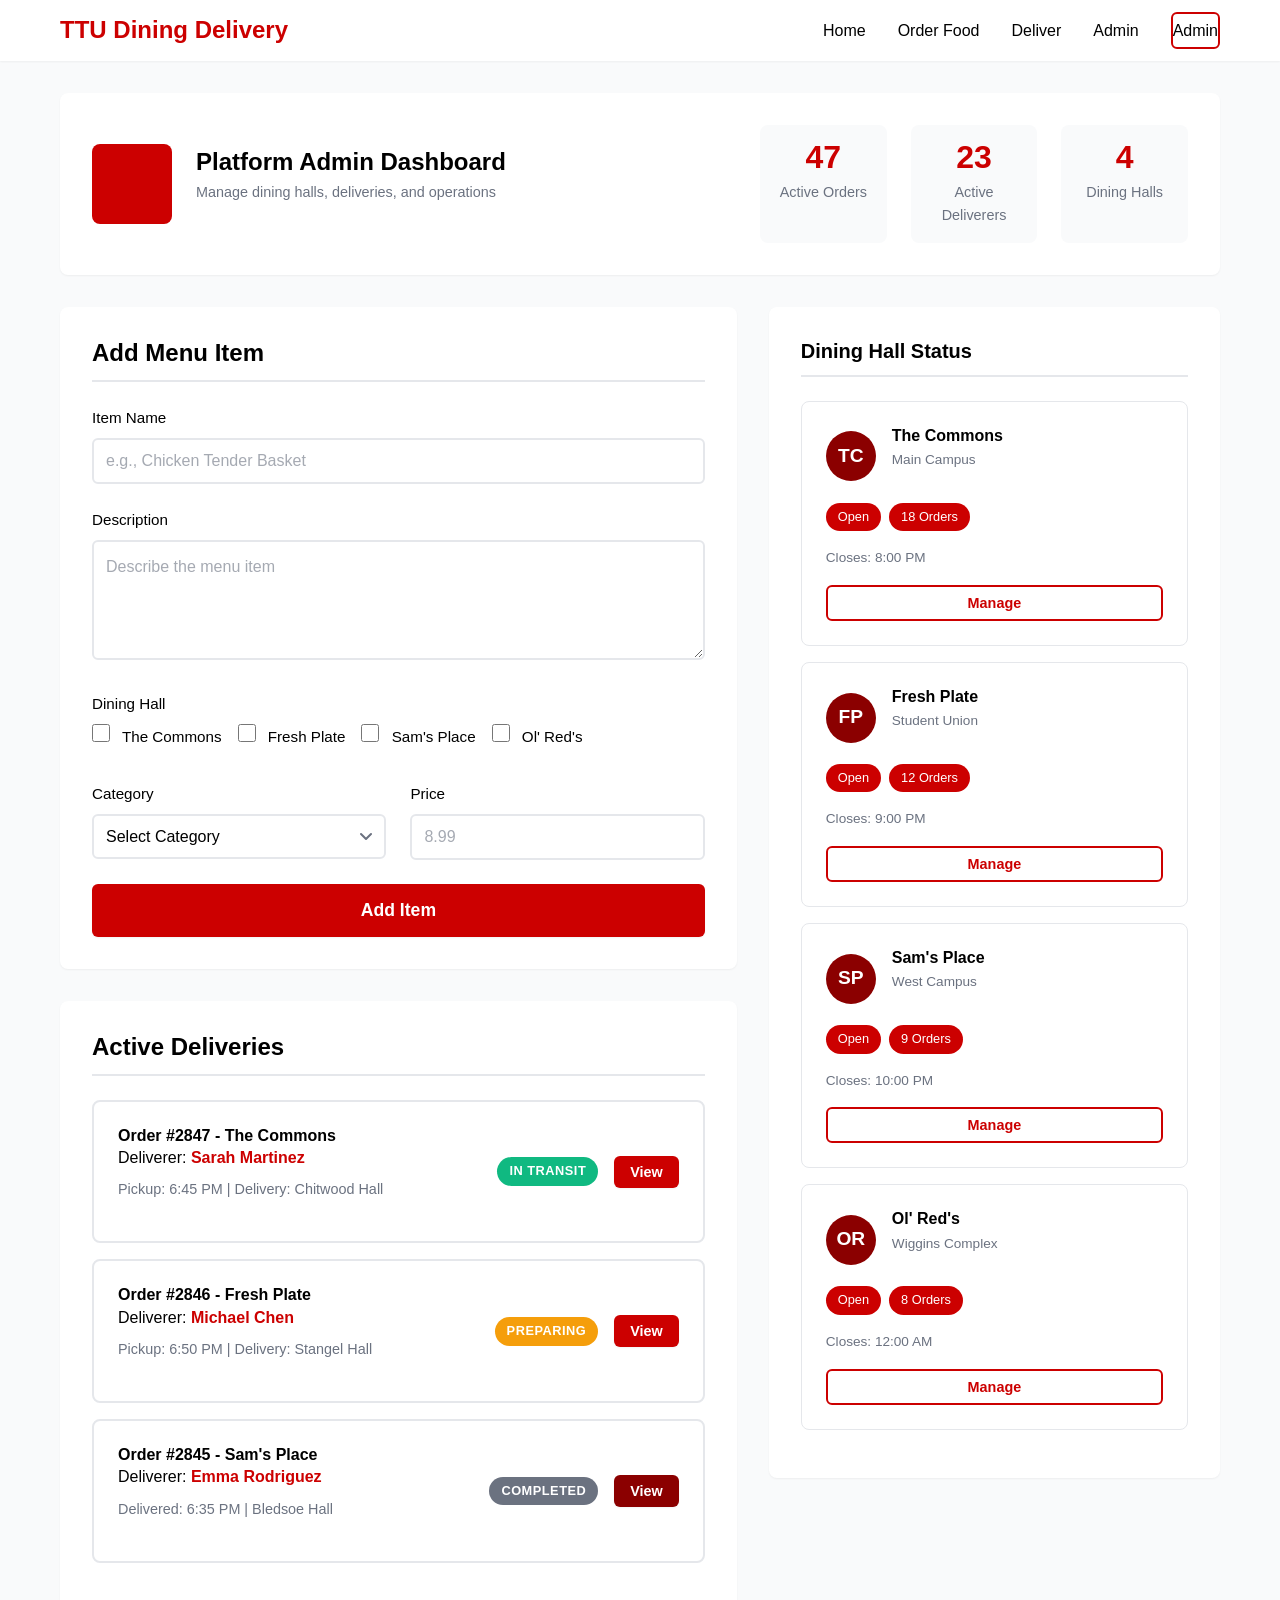
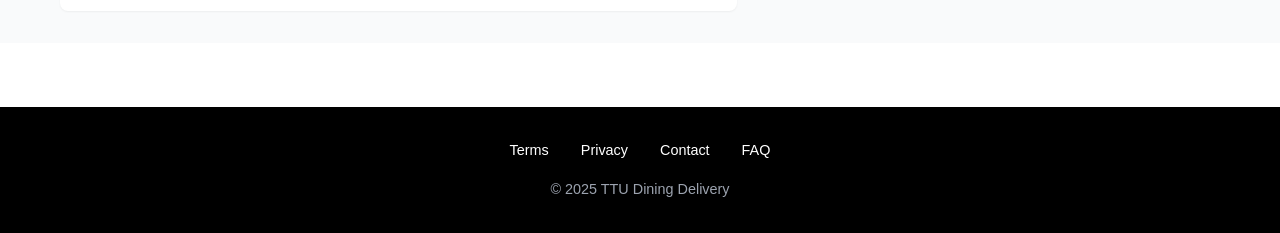
==== company-dashboard.html @ 5e94e629 "bug fix" ====
<!DOCTYPE html>
<html lang="en">
<head>
    <meta charset="UTF-8">
    <meta name="viewport" content="width=device-width, initial-scale=1.0">
    <title>Admin Dashboard - TTU Dining Delivery</title>
    <link rel="stylesheet" href="CSS/styles.css">
</head>
<body>
    <nav class="navbar">
        <div class="container">
            <div class="logo">
                <h1>TTU Dining Delivery</h1>
            </div>
            <ul class="nav-links">
                <li><a href="index.html">Home</a></li>
                <li><a href="student-dashboard.html">Order Food</a></li>
                <li><a href="projects.html">Deliver</a></li>
                <li><a href="company-dashboard.html">Admin</a></li>
                <li><a href="#profile" class="btn-login">Admin</a></li>
            </ul>
        </div>
    </nav>

    <main class="dashboard-main">
        <div class="container">
            <div class="dashboard-header">
                <div class="company-header">
                    <div class="company-info">
                        <div class="company-logo-large"></div>
                        <div>
                            <h2>Platform Admin Dashboard</h2>
                            <p class="company-tagline">Manage dining halls, deliveries, and operations</p>
                        </div>
                    </div>
                    <div class="quick-stats">
                        <div class="stat-card">
                            <span class="stat-number">47</span>
                            <span class="stat-label">Active Orders</span>
                        </div>
                        <div class="stat-card">
                            <span class="stat-number">23</span>
                            <span class="stat-label">Active Deliverers</span>
                        </div>
                        <div class="stat-card">
                            <span class="stat-number">4</span>
                            <span class="stat-label">Dining Halls</span>
                        </div>
                    </div>
                </div>
            </div>

            <div class="company-grid dashboard-grid">
                <div class="main-content">
                    <section class="post-project-section">
                        <h3>Add Menu Item</h3>
                        <form class="project-form">
                            <div class="form-group">
                                <label for="item-name">Item Name</label>
                                <input type="text" id="item-name" name="item-name" placeholder="e.g., Chicken Tender Basket" required>
                            </div>

                            <div class="form-group">
                                <label for="item-description">Description</label>
                                <textarea id="item-description" name="item-description" placeholder="Describe the menu item" required></textarea>
                            </div>

                            <div class="form-group">
                                <label>Dining Hall</label>
                                <div class="skills-checkboxes">
                                    <label class="checkbox-label">
                                        <input type="checkbox" name="dining-hall" value="commons">
                                        The Commons
                                    </label>
                                    <label class="checkbox-label">
                                        <input type="checkbox" name="dining-hall" value="fresh-plate">
                                        Fresh Plate
                                    </label>
                                    <label class="checkbox-label">
                                        <input type="checkbox" name="dining-hall" value="sams">
                                        Sam's Place
                                    </label>
                                    <label class="checkbox-label">
                                        <input type="checkbox" name="dining-hall" value="olreds">
                                        Ol' Red's
                                    </label>
                                </div>
                            </div>

                            <div class="form-row">
                                <div class="form-group">
                                    <label for="category">Category</label>
                                    <select id="category" name="category" required>
                                        <option value="">Select Category</option>
                                        <option value="entree">Entree</option>
                                        <option value="side">Side</option>
                                        <option value="drink">Drink</option>
                                        <option value="dessert">Dessert</option>
                                    </select>
                                </div>

                                <div class="form-group">
                                    <label for="price">Price</label>
                                    <input type="number" id="price" name="price" placeholder="8.99" min="0" step="0.01" required>
                                </div>
                            </div>

                            <button type="submit" class="btn btn-primary btn-large btn-full">Add Item</button>
                        </form>
                    </section>

                    <section class="posted-projects">
                        <h3>Active Deliveries</h3>

                        <div class="project-card posted">
                            <div class="project-info">
                                <h4>Order #2847 - The Commons</h4>
                                <div class="applications-count">
                                    Deliverer: <strong>Sarah Martinez</strong>
                                </div>
                                <p class="posted-date">Pickup: 6:45 PM | Delivery: Chitwood Hall</p>
                            </div>
                            <span class="project-status active">In Transit</span>
                            <button class="btn btn-primary btn-small">View</button>
                        </div>

                        <div class="project-card posted">
                            <div class="project-info">
                                <h4>Order #2846 - Fresh Plate</h4>
                                <div class="applications-count">
                                    Deliverer: <strong>Michael Chen</strong>
                                </div>
                                <p class="posted-date">Pickup: 6:50 PM | Delivery: Stangel Hall</p>
                            </div>
                            <span class="project-status pending">Preparing</span>
                            <button class="btn btn-primary btn-small">View</button>
                        </div>

                        <div class="project-card posted">
                            <div class="project-info">
                                <h4>Order #2845 - Sam's Place</h4>
                                <div class="applications-count">
                                    Deliverer: <strong>Emma Rodriguez</strong>
                                </div>
                                <p class="posted-date">Delivered: 6:35 PM | Bledsoe Hall</p>
                            </div>
                            <span class="project-status closed">Completed</span>
                            <button class="btn btn-secondary btn-small">View</button>
                        </div>
                    </section>
                </div>

                <aside class="sidebar">
                    <div class="recent-applications">
                        <h3>Dining Hall Status</h3>

                        <div class="application-card">
                            <div class="applicant-info">
                                <div class="applicant-avatar">TC</div>
                                <div>
                                    <h4>The Commons</h4>
                                    <p class="applied-to">Main Campus</p>
                                </div>
                            </div>
                            <div class="applicant-skills">
                                <span class="skill-tag">Open</span>
                                <span class="skill-tag">18 Orders</span>
                            </div>
                            <p class="application-date">Closes: 8:00 PM</p>
                            <div class="application-actions">
                                <button class="btn btn-outline btn-small btn-full">Manage</button>
                            </div>
                        </div>

                        <div class="application-card">
                            <div class="applicant-info">
                                <div class="applicant-avatar">FP</div>
                                <div>
                                    <h4>Fresh Plate</h4>
                                    <p class="applied-to">Student Union</p>
                                </div>
                            </div>
                            <div class="applicant-skills">
                                <span class="skill-tag">Open</span>
                                <span class="skill-tag">12 Orders</span>
                            </div>
                            <p class="application-date">Closes: 9:00 PM</p>
                            <div class="application-actions">
                                <button class="btn btn-outline btn-small btn-full">Manage</button>
                            </div>
                        </div>

                        <div class="application-card">
                            <div class="applicant-info">
                                <div class="applicant-avatar">SP</div>
                                <div>
                                    <h4>Sam's Place</h4>
                                    <p class="applied-to">West Campus</p>
                                </div>
                            </div>
                            <div class="applicant-skills">
                                <span class="skill-tag">Open</span>
                                <span class="skill-tag">9 Orders</span>
                            </div>
                            <p class="application-date">Closes: 10:00 PM</p>
                            <div class="application-actions">
                                <button class="btn btn-outline btn-small btn-full">Manage</button>
                            </div>
                        </div>

                        <div class="application-card">
                            <div class="applicant-info">
                                <div class="applicant-avatar">OR</div>
                                <div>
                                    <h4>Ol' Red's</h4>
                                    <p class="applied-to">Wiggins Complex</p>
                                </div>
                            </div>
                            <div class="applicant-skills">
                                <span class="skill-tag">Open</span>
                                <span class="skill-tag">8 Orders</span>
                            </div>
                            <p class="application-date">Closes: 12:00 AM</p>
                            <div class="application-actions">
                                <button class="btn btn-outline btn-small btn-full">Manage</button>
                            </div>
                        </div>
                    </div>
                </aside>
            </div>
        </div>
    </main>

    <footer class="site-footer">
        <div class="container">
            <div class="footer-links">
                <a href="#terms">Terms</a>
                <a href="#privacy">Privacy</a>
                <a href="#contact">Contact</a>
                <a href="#faq">FAQ</a>
            </div>
            <p class="copyright">&copy; 2025 TTU Dining Delivery</p>
        </div>
    </footer>
</body>
</html>
---- CSS/styles.css ----
/* ==========================================
   CONNECT PLATFORM - COMPLETE STYLESHEET
   ENGR 1340 - Project 2
   
   This stylesheet contains ALL styles for the Connect Platform website.
   It includes styles for 4 pages:
   1. Landing Page (index.html)
   2. Student Dashboard (student-dashboard.html)
   3. Company Dashboard (company-dashboard.html)
   4. Project Listings (projects.html)
   
   HOW TO USE THIS FILE:
   - Read the comments to understand what each style does
   - Look for TODO comments to see where you need to customize
   - Follow the HINT comments for syntax guidance
   - Use the EXAMPLE comments to see how properties work
   
   CSS ORGANIZATION:
   1. CSS Variables (Color Scheme)
   2. Base Styles & Reset
   3. Layout Utilities
   4. Navigation Bar
   5. Buttons
   6. Landing Page Styles
   7. Dashboard Common Styles
   8. Student Dashboard Specific
   9. Company Dashboard Specific
   10. Project Listings Specific
   11. Responsive Design (Media Queries)
   12. Accessibility Enhancements
   13. Print Styles
   ========================================== */

/* ==========================================
   1. CSS VARIABLES (COLOR SCHEME)
   ========================================== 
   
   WHAT ARE CSS VARIABLES?
   CSS Variables (also called Custom Properties) let you store values
   that you can reuse throughout your stylesheet. Instead of typing
   the same color code multiple times, you define it once and reference it.
   
   WHY USE THEM?
   - Easy to maintain (change color in one place, updates everywhere)
   - Consistent design (same colors used throughout)
   - Professional practice (industry standard)
   
   HOW TO USE:
   Define: --variable-name: value;
   Use: property: var(--variable-name);
   
   EXAMPLE:
   Define: --primary-color: #2563eb;
   Use: background-color: var(--primary-color);
*/

:root {
    /* PRIMARY COLORS - Main brand colors used throughout the site */
    --primary-color: #CC0000;      /* Blue - Used for main actions, links, emphasis */
    --secondary-color: #8B0000;    /* Purple - Used for secondary actions, accents */
    
    /* TEXT COLORS - For readability and hierarchy */
    --text-dark: #000000;          /* Dark gray - Main body text, headings */
    --text-light: #6b7280;         /* Medium gray - Secondary text, descriptions */
    
    /* BACKGROUND COLORS - For page sections and containers */
    --background: #ffffff;         /* White - Main page background */
    --background-alt: #f9fafb;     /* Light gray - Alternate sections, cards */
    
    /* BORDER AND DIVIDER COLORS */
    --border-color: #e5e7eb;       /* Light gray - Borders, dividers, outlines */
    
    /* STATUS COLORS - For feedback and states */
    --success-color: #10b981;      /* Green - Success messages, completed items */
    --error-color: #ef4444;        /* Red - Error messages, warnings */
    --warning-color: #f59e0b;      /* Orange - Warning states */
    --info-color: #3b82f6;         /* Blue - Information messages */
    
    /* SHADOW VALUES - For depth and elevation */
    --shadow-sm: 0 1px 2px rgba(0,0,0,0.05);
    --shadow-md: 0 4px 6px rgba(0,0,0,0.1);
    --shadow-lg: 0 10px 15px rgba(0,0,0,0.1);
    
    /* SPACING VALUES - For consistent spacing */
    --spacing-xs: 0.25rem;  /* 4px */
    --spacing-sm: 0.5rem;   /* 8px */
    --spacing-md: 1rem;     /* 16px */
    --spacing-lg: 1.5rem;   /* 24px */
    --spacing-xl: 2rem;     /* 32px */
    
    /* BORDER RADIUS - For rounded corners */
    --radius-sm: 4px;
    --radius-md: 6px;
    --radius-lg: 8px;
    --radius-full: 9999px;  /* Perfect circle */
    
    /* TRANSITION SPEED - For smooth animations */
    --transition-fast: 0.2s;
    --transition-normal: 0.3s;
    --transition-slow: 0.5s;
}

/* TODO: Customize Your Color Scheme
   Replace the color values above to match your team's Figma design.
   
   HINT: Use a color picker tool to get exact hex codes from your Figma prototype
   
   TIPS:
   - Keep contrast high for accessibility (text should be readable)
   - Use your primary color for important actions (buttons, links)
   - Use secondary color sparingly for accents
   - Test your colors on different screens
   
   EXAMPLE: If your design uses orange as the primary color:
   --primary-color: #f97316;
*/

/* ==========================================
   2. BASE STYLES & RESET
   ========================================== 
   
   WHAT IS A CSS RESET?
   Different browsers have different default styles for HTML elements.
   A CSS reset removes these inconsistencies so your site looks the
   same across all browsers.
   
   WHY DO WE NEED IT?
   Without a reset:
   - Margins and padding vary between browsers
   - Fonts sizes differ
   - Elements look inconsistent
   
   This section "resets" all elements to a consistent starting point.
*/

/* UNIVERSAL SELECTOR (*)
   Applies to EVERY element on the page
   The box-sizing property controls how width/height are calculated
   - border-box: width includes padding and border (easier to work with)
   - content-box: width is just the content (default, harder to calculate)
*/
* {
    margin: 0;              /* Remove default margins from all elements */
    padding: 0;             /* Remove default padding from all elements */
    box-sizing: border-box; /* Include padding and border in element's total width/height */
}

/* BODY ELEMENT
   The body is the main container for all visible content
   These styles affect the entire page
*/
body {
    /* FONT FAMILY
       The browser tries each font in order until it finds one installed
       This is called a "font stack" */
    font-family: -apple-system, BlinkMacSystemFont, 'Segoe UI', Roboto, 'Helvetica Neue', Arial, sans-serif;
    /* Explanation: 
       -apple-system = Apple's system font (Mac/iOS)
       BlinkMacSystemFont = Chrome on Mac
       'Segoe UI' = Windows system font
       Roboto = Android system font
       Fallbacks: Helvetica Neue, Arial, generic sans-serif
    */
    
    font-size: 16px;        /* Base font size (1rem = 16px) */
    line-height: 1.6;       /* Space between lines (1.6 = 160% of font size) */
    color: var(--text-dark);           /* Default text color */
    background-color: var(--background); /* Default page background */
    
    /* PREVENT HORIZONTAL SCROLL
       Sometimes content can cause horizontal scrolling, this prevents it */
    overflow-x: hidden;
}

/* HEADING ELEMENTS
   Ensure headings have consistent styling */
h1, h2, h3, h4, h5, h6 {
    line-height: 1.2;       /* Tighter line height for headings (looks better) */
    font-weight: 700;       /* Bold weight (700 = bold, 400 = normal) */
    color: var(--text-dark);
}

/* PARAGRAPH ELEMENTS */
p {
    margin-bottom: 1rem;    /* Space after paragraphs */
}

/* IMAGE ELEMENTS
   Make all images responsive by default */
img {
    max-width: 100%;        /* Image will never be wider than its container */
    height: auto;           /* Height scales proportionally with width */
    display: block;         /* Remove extra space below images (default is inline) */
}

/* LIST ELEMENTS
   Remove default bullet points and numbering */
ul, ol {
    list-style: none;       /* Remove bullets/numbers */
}

/* LINK ELEMENTS
   Remove default link styling */
a {
    text-decoration: none;  /* Remove underline */
    color: inherit;         /* Use the same color as parent element */
    transition: color var(--transition-normal) ease; /* Smooth color change on hover */
}

/* BUTTON ELEMENTS
   Inherit font from parent (buttons have different default fonts) */
button {
    font-family: inherit;   /* Use same font as body */
    cursor: pointer;        /* Show pointer cursor on hover */
}

/* TODO: Adjust Base Font Size
   If your design requires larger or smaller text, change the font-size
   on the body element. This will affect all rem units throughout the site.
   
   HINT: 1rem = whatever you set body font-size to
   EXAMPLE: If you set body font-size: 18px, then 2rem = 36px
*/

/* ==========================================
   3. LAYOUT UTILITIES
   ========================================== 
   
   WHAT ARE UTILITY CLASSES?
   Utility classes are reusable styles that you can apply to any element.
   Instead of writing the same CSS multiple times, create a utility class.
   
   EXAMPLE:
   Instead of: div { max-width: 1200px; margin: 0 auto; }
   Use: <div class="container">
*/

/* CONTAINER CLASS
   Centers content and constrains maximum width
   Used on every page to keep content from stretching too wide on large screens
*/
.container {
    max-width: 1200px;      /* Content never wider than 1200px */
    margin: 0 auto;         /* Center horizontally (0 top/bottom, auto left/right) */
    padding: 0 20px;        /* Space on left/right (20px) to prevent touching edges */
    width: 100%;            /* Take full width up to max-width */
}

/* TODO: Add More Utility Classes
   Common utility classes you might need:
   
   HINT: Text alignment utilities
   .text-center { text-align: center; }
   .text-left { text-align: left; }
   .text-right { text-align: right; }
   
   HINT: Display utilities
   .hide { display: none; }
   .show { display: block; }
   
   HINT: Margin utilities
   .mt-1 { margin-top: 1rem; }
   .mb-1 { margin-bottom: 1rem; }
   
   HINT: Flex utilities
   .flex { display: flex; }
   .flex-center { display: flex; justify-content: center; align-items: center; }
*/

/* SECTION SPACING
   Standard spacing for page sections */
.section {
    padding: 4rem 0;        /* 4rem top and bottom, 0 left and right */
}

/* ==========================================
   4. NAVIGATION BAR
   ========================================== 
   
   WHAT IS A NAVIGATION BAR?
   The navigation bar (navbar) appears at the top of every page.
   It helps users navigate between different pages of your site.
   
   KEY FEATURES:
   - Sticky positioning (stays at top when scrolling)
   - Horizontal layout (logo on left, links on right)
   - Responsive (collapses on mobile)
*/

.navbar {
    /* BACKGROUND AND SHADOW
       Background color and subtle shadow for depth */
    background-color: var(--background);
    box-shadow: var(--shadow-sm);
    
    /* PADDING
       Vertical spacing inside the navbar */
    padding: 1rem 0;
    
    /* Z-INDEX
       Controls stacking order (higher number = on top)
       Navbar needs high z-index to stay above other content */
    z-index: 1000;          /* Very high number to stay on top */
    
    /* STICKY POSITIONING
       TODO: Make navbar stick to top when scrolling
       HINT: Add these properties:
       position: sticky;
       top: 0;
       
       EXPLANATION:
       - position: sticky = Element scrolls normally until it hits the "top" value
       - top: 0 = When navbar reaches 0px from top of viewport, it sticks
       
       EXAMPLE: Try scrolling the page - navbar should stay at top
    */
    position: sticky;
    top: 0;
}

/* NAVBAR CONTAINER
   Layout for navbar content (logo and links) */
.navbar .container {
    /* FLEXBOX LAYOUT
       Display items in a row (horizontal) */
    display: flex;
    
    /* JUSTIFY-CONTENT: space-between
       Pushes items to opposite ends (logo left, links right) */
    justify-content: space-between;
    
    /* ALIGN-ITEMS: center
       Vertically centers items */
    align-items: center;
}

/* LOGO SECTION */
.logo h1 {
    font-size: 1.5rem;      /* 24px (16px * 1.5) */
    color: var(--primary-color);
    font-weight: 700;       /* Bold */
    margin: 0;              /* Remove default margin */
}

/* Make logo link not inherit color from parent */
.logo a {
    color: var(--primary-color);
}

.logo a:hover {
    /* TODO: Add hover effect to logo
       HINT: You could change opacity or add a subtle color change
       EXAMPLE: opacity: 0.8; */
}

/* NAVIGATION LINKS CONTAINER
   Contains all navigation links */
.nav-links {
    /* FLEXBOX for horizontal layout */
    display: flex;
    gap: 2rem;              /* Space between each link (2rem = 32px) */
    align-items: center;    /* Vertically center links */
    margin: 0;
    padding: 0;
}

/* INDIVIDUAL NAVIGATION LINKS */
.nav-links a {
    color: var(--text-dark);
    font-weight: 500;       /* Medium weight (between normal 400 and bold 700) */
    font-size: 1rem;
    
    /* TRANSITION
       Smooth color change when hovering */
    transition: color var(--transition-normal) ease;
    
    /* PADDING
       Makes clickable area larger (easier to click) */
    padding: 0.5rem 0;
}

/* LINK HOVER STATE
   What happens when you move mouse over a link */
.nav-links a:hover {
    color: var(--primary-color);
    
    /* TODO: Add more hover effects
       HINT: You could add an underline or background
       EXAMPLE: 
       border-bottom: 2px solid var(--primary-color);
       padding-bottom: 0.3rem;
    */
}

/* LINK FOCUS STATE (ACCESSIBILITY)
   When user navigates with keyboard (Tab key) */
.nav-links a:focus {
    /* OUTLINE
       Visible border that shows which element has focus
       Important for keyboard navigation accessibility */
    outline: 2px solid var(--primary-color);
    outline-offset: 4px;    /* Space between element and outline */
    border-radius: var(--radius-sm);
}

/* ACTIVE PAGE INDICATOR
   Shows which page the user is currently on
   Added by JavaScript in utils.js */
.nav-links a[aria-current="page"] {
    color: var(--primary-color);
    border-bottom: 2px solid var(--primary-color);
    padding-bottom: 0.3rem;
}

/* LOGIN BUTTON IN NAVBAR
   Special styling for login/profile button */
.btn-login {
    padding: 0.5rem 1rem;
    border: 2px solid var(--primary-color);
    border-radius: var(--radius-md);
    color: var(--primary-color);
    transition: all var(--transition-normal) ease;
}

.btn-login:hover {
    background-color: var(--primary-color);
    color: white;
}

/* TODO: Create Mobile Menu Toggle
   For mobile devices, you'll want a hamburger menu
   
   HINT: Add this HTML: <button id="mobile-menu-toggle" class="mobile-menu-btn">☰</button>
   
   Then add these styles:
   .mobile-menu-btn {
       display: none;
       background: none;
       border: none;
       font-size: 1.5rem;
       cursor: pointer;
   }
   
   @media (max-width: 768px) {
       .mobile-menu-btn { display: block; }
       .nav-links { display: none; }
       .nav-links.mobile-active { display: flex; flex-direction: column; }
   }
*/

/* ==========================================
   5. BUTTONS
   ========================================== 
   
   WHAT ARE BUTTON STYLES?
   Buttons are one of the most important interactive elements.
   They need to be:
   - Easy to see (good contrast)
   - Easy to click (large enough)
   - Clear about their purpose (hover effects)
   
   BUTTON TYPES IN THIS PROJECT:
   - .btn = Base button style (required for all buttons)
   - .btn-primary = Main action button (submit, create, etc.)
   - .btn-secondary = Alternative action
   - .btn-success = Positive action (accept, confirm)
   - .btn-danger = Destructive action (delete, reject)
   - .btn-small = Smaller button for tight spaces
   - .btn-large = Larger button for emphasis
*/

/* BASE BUTTON STYLE
   ALL buttons should have this class plus a modifier (.btn-primary, etc.) */
.btn {
    /* DISPLAY
       inline-block allows width/height but keeps inline flow */
    display: inline-block;
    
    /* PADDING
       Space inside button (makes it bigger and easier to click) */
    padding: 0.75rem 1.5rem;  /* 12px top/bottom, 24px left/right */
    
    /* BORDERS */
    border: none;               /* Remove default button border */
    border-radius: var(--radius-md); /* Rounded corners (6px) */
    
    /* TEXT */
    font-weight: 600;           /* Semi-bold text */
    font-size: 1rem;            /* Same as body text */
    text-align: center;         /* Center text inside button */
    
    /* CURSOR
       Shows hand pointer on hover (indicates it's clickable) */
    cursor: pointer;
    
    /* TRANSITION
       Smooth animation when properties change */
    transition: all var(--transition-normal) ease;
    
    /* MISC */
    text-decoration: none;      /* Remove underline if button is a link */
    white-space: nowrap;        /* Prevent text from wrapping to new line */
}

/* REMOVE FOCUS OUTLINE (will add custom one)
   Remove the default dotted outline */
.btn:focus {
    outline: none;
}

/* PRIMARY BUTTON (Main actions) */
.btn-primary {
    background-color: var(--primary-color);
    color: white;
    box-shadow: var(--shadow-sm);
}

/* PRIMARY BUTTON HOVER STATE */
.btn-primary:hover {
    /* Darken the background slightly */
    background-color: #1d4ed8;  /* Darker blue */
    
    /* TRANSFORM: translateY(-2px)
       Moves button up 2px, creates "lift" effect */
    transform: translateY(-2px);
    
    /* Larger shadow makes it look elevated */
    box-shadow: var(--shadow-md);
}

/* PRIMARY BUTTON ACTIVE STATE (when clicked) */
.btn-primary:active {
    /* Move back down when clicked */
    transform: translateY(0);
    box-shadow: var(--shadow-sm);
}

/* SECONDARY BUTTON (Alternative actions) */
.btn-secondary {
    background-color: var(--secondary-color);
    color: white;
    box-shadow: var(--shadow-sm);
}

.btn-secondary:hover {
    background-color: #6d28d9;  /* Darker purple */
    transform: translateY(-2px);
    box-shadow: var(--shadow-md);
}

.btn-secondary:active {
    transform: translateY(0);
}

/* SUCCESS BUTTON (Positive actions like "Accept") */
.btn-success {
    background-color: var(--success-color);
    color: white;
    box-shadow: var(--shadow-sm);
}

.btn-success:hover {
    background-color: #059669;  /* Darker green */
    transform: translateY(-2px);
    box-shadow: var(--shadow-md);
}

/* DANGER BUTTON (Destructive actions like "Delete", "Reject") */
.btn-danger {
    background-color: var(--error-color);
    color: white;
    box-shadow: var(--shadow-sm);
}

.btn-danger:hover {
    background-color: #dc2626;  /* Darker red */
    transform: translateY(-2px);
    box-shadow: var(--shadow-md);
}

/* OUTLINE BUTTON (Less emphasis, borders only) */
.btn-outline {
    background-color: transparent;
    border: 2px solid var(--primary-color);
    color: var(--primary-color);
}

.btn-outline:hover {
    background-color: var(--primary-color);
    color: white;
}

/* SMALL BUTTON (For tight spaces) */
.btn-small {
    padding: 0.5rem 1rem;      /* Smaller padding */
    font-size: 0.9rem;         /* Smaller text */
}

/* LARGE BUTTON (For emphasis) */
.btn-large {
    padding: 1rem 2rem;        /* Larger padding */
    font-size: 1.1rem;         /* Larger text */
    font-weight: 700;          /* Bolder text */
}

/* FULL WIDTH BUTTON (Takes full width of container) */
.btn-full {
    width: 100%;
    display: block;
}

/* DISABLED BUTTON STATE (Not clickable) */
.btn:disabled,
.btn.disabled {
    opacity: 0.5;              /* Faded appearance */
    cursor: not-allowed;       /* Shows "not allowed" cursor */
    pointer-events: none;      /* Prevents clicking */
}

/* BUTTON FOCUS STATE (ACCESSIBILITY)
   Custom focus outline for keyboard navigation */
.btn:focus-visible {
    outline: 3px solid var(--primary-color);
    outline-offset: 2px;
}

/* TODO: Create Custom Button Variants
   You can create more button styles based on your design needs
   
   HINT: Copy the .btn-primary pattern and change colors
   
   EXAMPLE: Info button (for informational actions)
   .btn-info {
       background-color: var(--info-color);
       color: white;
   }
   .btn-info:hover {
       background-color: #2563eb;
   }
*/

/* BUTTON LINK (Looks like link, acts like button) */
.btn-link {
    background: none;
    border: none;
    color: var(--primary-color);
    text-decoration: underline;
    padding: 0;
    cursor: pointer;
}

.btn-link:hover {
    color: var(--secondary-color);
}

/* ==========================================
   6. LANDING PAGE STYLES (index.html)
   ========================================== 
   
   LANDING PAGE SECTIONS:
   1. Hero Section - Eye-catching introduction
   2. Value Propositions - Benefits for students and companies
   3. How It Works - Step-by-step process
   4. Footer - Links and copyright
*/

/* ==========================================
   HERO SECTION
   ========================================== 
   
   WHAT IS A HERO SECTION?
   The hero section is the first thing visitors see.
   It should:
   - Grab attention immediately
   - Communicate your value proposition
   - Include a clear call-to-action (CTA)
   
   DESIGN TIPS:
   - Use contrasting colors
   - Keep text concise and clear
   - Make CTA buttons prominent
*/

.hero {
    /* BACKGROUND
       Uses a gradient from primary to secondary color */
    background: linear-gradient(135deg, var(--primary-color) 0%, var(--secondary-color) 100%);
    /* EXPLANATION:
       - linear-gradient = smooth color transition
       - 135deg = angle of gradient (diagonal from top-left to bottom-right)
       - 0% to 100% = start and end points
    */
    
    /* TEXT COLOR */
    color: white;
    
    /* PADDING
       Large padding to create spacious feel */
    padding: 6rem 0;        /* 96px top/bottom, 0 left/right */
    
    /* TEXT ALIGNMENT */
    text-align: center;
    
    /* TODO: Add Background Image Instead of Gradient
       HINT: You can use a background image instead of gradient
       EXAMPLE:
       background-image: url('../images/hero-bg.jpg');
       background-size: cover;
       background-position: center;
       
       NOTE: Make sure to keep text readable by:
       - Using semi-transparent overlay
       - Choosing appropriate image
       - Adding text shadow if needed
    */
}

/* HERO HEADLINE */
.hero h2 {
    font-size: 2.5rem;      /* 40px */
    margin-bottom: 1rem;
    font-weight: 700;
    color: white;           /* Override default heading color */
    
    /* TEXT SHADOW
       Subtle shadow makes text easier to read on gradient background */
    text-shadow: 0 2px 4px rgba(0,0,0,0.1);
}

/* HERO DESCRIPTION */
.hero-description {
    font-size: 1.25rem;     /* 20px - Larger than body text */
    margin-bottom: 2rem;
    line-height: 1.6;
    
    /* MAX-WIDTH
       Constrains width for better readability */
    max-width: 600px;
    
    /* CENTERING
       Horizontal centering with auto margins */
    margin-left: auto;
    margin-right: auto;
    
    /* OPACITY
       Slightly transparent for visual hierarchy */
    opacity: 0.95;
}

/* CALL-TO-ACTION BUTTONS CONTAINER */
.cta-buttons {
    /* FLEXBOX
       Arranges buttons horizontally */
    display: flex;
    gap: 1rem;              /* Space between buttons */
    justify-content: center; /* Center buttons horizontally */
    flex-wrap: wrap;        /* Wrap to new line if not enough space */
    
    /* MARGIN */
    margin-top: 2rem;
}

/* TODO: Enhance Hero Section
   Ideas to make hero section more engaging:
   
   1. Add Animation:
   .hero h2 {
       animation: fadeInUp 1s ease;
   }
   
   2. Add Background Pattern:
   .hero::before {
       content: '';
       position: absolute;
       top: 0;
       left: 0;
       right: 0;
       bottom: 0;
       background: url('pattern.svg');
       opacity: 0.1;
   }
   
   3. Add Scroll Indicator:
   .scroll-indicator {
       position: absolute;
       bottom: 2rem;
       left: 50%;
       transform: translateX(-50%);
       animation: bounce 2s infinite;
   }
*/

/* ==========================================
   VALUE PROPOSITIONS SECTION
   ========================================== 
   
   WHAT IS THIS SECTION?
   Shows benefits for both target audiences (students and companies)
   Uses a two-column layout to compare side-by-side
*/

.value-propositions {
    padding: 4rem 0;
    background-color: var(--background-alt);
}

/* SECTION HEADING */
.value-propositions h2 {
    text-align: center;
    font-size: 2rem;        /* 32px */
    margin-bottom: 3rem;
    color: var(--text-dark);
}

/* TWO-COLUMN LAYOUT */
.two-column {
    /* GRID LAYOUT
       Creates two equal-width columns */
    display: grid;
    grid-template-columns: 1fr 1fr;  /* 1fr = one fraction of available space */
    /* EXPLANATION:
       - display: grid = Use CSS Grid layout system
       - grid-template-columns: 1fr 1fr = Two columns, each takes equal space
       - Alternative: grid-template-columns: repeat(2, 1fr)
    */
    
    gap: 3rem;              /* Space between columns */
}

/* INDIVIDUAL COLUMN */
.column {
    /* TODO: Add styling to columns
       HINT: You might want to add padding, background, or borders
       EXAMPLE:
       padding: 2rem;
       background: white;
       border-radius: var(--radius-lg);
       box-shadow: var(--shadow-sm);
    */
}

/* COLUMN HEADINGS */
.column h3 {
    font-size: 1.5rem;      /* 24px */
    margin-bottom: 1.5rem;
    color: var(--primary-color);
}

/* BENEFITS LIST */
.benefits-list {
    /* FLEXBOX for vertical stacking */
    display: flex;
    flex-direction: column; /* Stack items vertically */
    gap: 1.5rem;            /* Space between items */
}

/* INDIVIDUAL BENEFIT ITEM */
.benefits-list li {
    padding-left: 1.5rem;   /* Space for custom bullet point */
    position: relative;     /* Needed for positioning ::before element */
    line-height: 1.6;
}

/* CUSTOM BULLET POINT
   ::before creates a pseudo-element before the content */
.benefits-list li::before {
    content: "✓";           /* Checkmark character */
    /* POSITIONING
       Absolute positioning relative to parent (li) */
    position: absolute;
    left: 0;
    color: var(--success-color);
    font-weight: bold;
    font-size: 1.2rem;
    
    /* TODO: Use Icon Instead of Checkmark
       HINT: You can use icon fonts or unicode characters
       EXAMPLE with Unicode:
       content: "\2713";  (checkmark)
       content: "\2022";  (bullet point)
       content: "\27A4";  (arrow)
       
       EXAMPLE with Icon Font (if using Font Awesome):
       content: "\f00c";
       font-family: "Font Awesome 5 Free";
    */
}

/* BENEFIT ITEM STRONG TEXT */
.benefits-list li strong {
    color: var(--text-dark);
    font-weight: 600;
}

/* ==========================================
   HOW IT WORKS SECTION
   ========================================== 
   
   WHAT IS THIS SECTION?
   Explains the platform's process in 4 clear steps
   Uses a visual timeline or numbered cards
*/

.how-it-works {
    padding: 4rem 0;
    background-color: var(--background);
}

/* SECTION HEADING */
.how-it-works h2 {
    text-align: center;
    font-size: 2rem;
    margin-bottom: 3rem;
    color: var(--text-dark);
}

/* STEPS CONTAINER */
.steps {
    /* GRID LAYOUT
       Creates responsive columns that adjust based on available space */
    display: grid;
    grid-template-columns: repeat(auto-fit, minmax(250px, 1fr));
    /* EXPLANATION:
       - repeat(auto-fit, ...) = Create as many columns as fit
       - minmax(250px, 1fr) = Each column is at least 250px, max 1fr
       - Result: Columns wrap to new line when screen is too narrow
    */
    
    gap: 2rem;
    
    /* TODO: Create Timeline Layout Instead of Grid
       HINT: For a timeline effect, use flex with a connector line
       EXAMPLE:
       display: flex;
       position: relative;
       
       .steps::before {
           content: '';
           position: absolute;
           top: 25px;
           left: 0;
           right: 0;
           height: 2px;
           background: var(--border-color);
           z-index: -1;
       }
    */
}

/* INDIVIDUAL STEP CARD */
.step {
    text-align: center;
    padding: 2rem;
    background-color: var(--background);
    border-radius: var(--radius-lg);
    box-shadow: var(--shadow-sm);
    
    /* TRANSITION for hover effect */
    transition: transform var(--transition-normal) ease,
                box-shadow var(--transition-normal) ease;
}

/* STEP HOVER EFFECT */
.step:hover {
    transform: translateY(-4px);  /* Lift up slightly */
    box-shadow: var(--shadow-md);
}

/* STEP NUMBER */
.step-number {
    /* CIRCULAR BADGE for number */
    display: inline-block;
    width: 50px;
    height: 50px;
    background-color: var(--primary-color);
    color: white;
    border-radius: var(--radius-full);  /* 9999px makes it perfectly round */
    
    /* TEXT CENTERING
       line-height equal to height centers text vertically */
    line-height: 50px;
    font-size: 1.5rem;
    font-weight: bold;
    margin-bottom: 1rem;
    
    /* TODO: Make Step Numbers More Interesting
       HINT: You could add gradients, shadows, or animations
       EXAMPLE:
       background: linear-gradient(135deg, var(--primary-color), var(--secondary-color));
       box-shadow: 0 4px 8px rgba(37, 99, 235, 0.3);
    */
}

/* STEP TITLE */
.step h3 {
    font-size: 1.25rem;
    margin-bottom: 0.5rem;
    color: var(--text-dark);
}

/* STEP DESCRIPTION */
.step p {
    color: var(--text-light);
    font-size: 0.95rem;
    line-height: 1.6;
    margin-bottom: 0;
}

/* ==========================================
   7. DASHBOARD COMMON STYLES
   ========================================== 
   
   These styles are shared between Student Dashboard and Company Dashboard
   They create the basic layout and common components
*/

/* DASHBOARD MAIN CONTAINER */
.dashboard-main {
    min-height: calc(100vh - 200px);  /* At least full viewport height minus nav/footer */
    /* EXPLANATION:
       - 100vh = 100% of viewport height
       - calc() = Perform calculation
       - Subtracting 200px accounts for navbar and footer
       - min-height ensures content area is always tall enough
    */
    
    padding: 2rem 0;
    background-color: var(--background-alt);
}

/* DASHBOARD HEADER (Welcome section with stats) */
.dashboard-header {
    background-color: var(--background);
    padding: 2rem;
    border-radius: var(--radius-lg);
    margin-bottom: 2rem;
    box-shadow: var(--shadow-sm);
    
    /* TODO: Add Gradient Background to Header
       HINT: Similar to hero section
       EXAMPLE:
       background: linear-gradient(135deg, #f0f9ff 0%, #e0f2fe 100%);
    */
}

/* WELCOME SECTION */
.welcome-section {
    margin-bottom: 1.5rem;
}

.welcome-section h2 {
    font-size: 1.75rem;
    color: var(--text-dark);
    margin-bottom: 0.5rem;
}

/* STUDENT/USER NAME HIGHLIGHT */
.student-name {
    color: var(--primary-color);
    font-weight: 700;
}

/* PROFILE PICTURE PLACEHOLDER */
.profile-pic {
    /* CIRCULAR IMAGE CONTAINER */
    width: 60px;
    height: 60px;
    background-color: var(--primary-color);
    border-radius: var(--radius-full);
    display: inline-block;
    margin-top: 0.5rem;
    
    /* FLEXBOX for centering initials if you add them */
    display: inline-flex;
    align-items: center;
    justify-content: center;
    color: white;
    font-weight: 700;
    font-size: 1.5rem;
    
    /* TODO: Add Real Profile Image
       HINT: Use background-image or <img> tag inside
       EXAMPLE with background-image:
       background-image: url('../images/profile.jpg');
       background-size: cover;
       background-position: center;
    */
}

/* QUICK STATS CONTAINER */
.quick-stats {
    /* FLEXBOX LAYOUT
       Display stat cards in a row */
    display: flex;
    gap: 1.5rem;
    justify-content: space-around;  /* Distribute evenly */
    flex-wrap: wrap;                /* Wrap on small screens */
}

/* INDIVIDUAL STAT CARD */
.stat-card {
    text-align: center;
    padding: 1rem;
    background-color: var(--background-alt);
    border-radius: var(--radius-lg);
    flex: 1;                /* Grow to fill available space */
    min-width: 120px;       /* Minimum width before wrapping */
    
    /* TRANSITION for subtle hover effect */
    transition: transform var(--transition-normal) ease,
                box-shadow var(--transition-normal) ease;
}

.stat-card:hover {
    transform: translateY(-2px);
    box-shadow: var(--shadow-sm);
}

/* STAT NUMBER (Large number display) */
.stat-number {
    display: block;
    font-size: 2rem;
    font-weight: bold;
    color: var(--primary-color);
    line-height: 1;
    margin-bottom: 0.5rem;
}

/* STAT LABEL (Description under number) */
.stat-label {
    display: block;
    font-size: 0.9rem;
    color: var(--text-light);
    text-transform: capitalize;
}

/* DASHBOARD GRID LAYOUT
   Two-column layout: main content + sidebar */
.dashboard-grid {
    display: grid;
    grid-template-columns: 2fr 1fr;  /* Main content is 2x wider than sidebar */
    /* EXPLANATION:
       - 2fr = Two fractions of available space
       - 1fr = One fraction of available space
       - Result: Main content takes 66%, sidebar takes 33%
    */
    
    gap: 2rem;
    align-items: start;     /* Align items to top of grid */
}

/* MAIN CONTENT AREA (Left side) */
.main-content {
    /* All styles for content inside this area */
}

/* SIDEBAR (Right side) */
.sidebar {
    /* STICKY POSITIONING
       Sidebar stays visible while scrolling main content */
    position: sticky;
    top: 90px;              /* 90px from top (below navbar) */
    
    /* TODO: Adjust top value if your navbar height is different
       HINT: top = navbar height + desired spacing
    */
}

/* ==========================================
   8. STUDENT DASHBOARD SPECIFIC STYLES
   ========================================== */

/* ACTIVE PROJECTS SECTION */
.active-projects {
    background-color: var(--background);
    padding: 2rem;
    border-radius: var(--radius-lg);
    margin-bottom: 2rem;
    box-shadow: var(--shadow-sm);
}

.active-projects h3 {
    font-size: 1.5rem;
    margin-bottom: 1.5rem;
    color: var(--text-dark);
    border-bottom: 2px solid var(--border-color);
    padding-bottom: 0.75rem;
}

/* PROJECT CARD */
.project-card {
    border: 2px solid var(--border-color);
    border-radius: var(--radius-lg);
    padding: 1.5rem;
    margin-bottom: 1rem;
    background-color: var(--background);
    
    /* TRANSITION for hover effect */
    transition: transform var(--transition-normal) ease,
                box-shadow var(--transition-normal) ease,
                border-color var(--transition-normal) ease;
}

/* PROJECT CARD HOVER */
.project-card:hover {
    transform: translateY(-2px);
    box-shadow: var(--shadow-sm);
    border-color: var(--primary-color);
}

/* ACTIVE PROJECT CARD (Currently working on) */
.project-card.active {
    border-color: var(--success-color);
    border-width: 2px;
    
    /* Optional: Add subtle background tint */
    background-color: rgba(16, 185, 129, 0.02);
}

/* PROJECT HEADER */
.project-header {
    margin-bottom: 1rem;
}

.project-header h4 {
    font-size: 1.25rem;
    color: var(--text-dark);
    margin-bottom: 0.5rem;
}

/* COMPANY NAME */
.company-name {
    color: var(--text-light);
    font-size: 0.9rem;
    font-weight: 500;
}

/* PROGRESS BAR CONTAINER */
.progress-container {
    margin: 1rem 0;
}

.progress-container label {
    display: block;
    margin-bottom: 0.5rem;
    font-size: 0.9rem;
    color: var(--text-light);
    font-weight: 500;
}

/* PROGRESS BAR ELEMENT
   The <progress> HTML element creates a progress bar */
progress {
    width: 100%;
    height: 20px;
    border-radius: var(--radius-full);
    overflow: hidden;
    
    /* Remove default styling */
    appearance: none;
    -webkit-appearance: none;
    border: none;
}

/* PROGRESS BAR BACKGROUND (Chrome/Safari) */
progress::-webkit-progress-bar {
    background-color: var(--background-alt);
    border-radius: var(--radius-full);
}

/* PROGRESS BAR FILL (Chrome/Safari) */
progress::-webkit-progress-value {
    background-color: var(--primary-color);
    border-radius: var(--radius-full);
    
    /* TRANSITION for smooth progress updates */
    transition: width 0.5s ease;
    
    /* TODO: Add Gradient to Progress Bar
       HINT: Use linear-gradient for more visual interest
       EXAMPLE:
       background: linear-gradient(90deg, var(--primary-color), var(--secondary-color));
    */
}

/* PROGRESS BAR FILL (Firefox) */
progress::-moz-progress-bar {
    background-color: var(--primary-color);
    border-radius: var(--radius-full);
}

/* PROJECT METADATA (Deadline, status, etc.) */
.project-meta {
    margin: 1rem 0;
    font-size: 0.9rem;
    color: var(--text-light);
    display: flex;
    gap: 1rem;
    flex-wrap: wrap;
}

.deadline {
    /* TODO: Add icon before deadline text
       HINT: Use ::before pseudo-element
       EXAMPLE:
       &::before {
           content: "⏰ ";
       }
    */
}

/* AVAILABLE OPPORTUNITIES SECTION */
.available-opportunities {
    background-color: var(--background);
    padding: 2rem;
    border-radius: var(--radius-lg);
    box-shadow: var(--shadow-sm);
}

.available-opportunities h3 {
    font-size: 1.5rem;
    margin-bottom: 1.5rem;
    color: var(--text-dark);
    border-bottom: 2px solid var(--border-color);
    padding-bottom: 0.75rem;
}

/* OPPORTUNITIES GRID */
.opportunities-grid {
    display: grid;
    grid-template-columns: repeat(auto-fill, minmax(280px, 1fr));
    /* EXPLANATION:
       - auto-fill = Create as many columns as fit
       - minmax(280px, 1fr) = Each card is at least 280px, max 1fr
       - Cards automatically wrap to new rows
    */
    gap: 1.5rem;
}

/* OPPORTUNITY CARD */
.opportunity-card {
    border: 1px solid var(--border-color);
    border-radius: var(--radius-lg);
    padding: 1.5rem;
    background-color: var(--background);
    
    /* TRANSITION for hover effect */
    transition: transform var(--transition-normal) ease,
                box-shadow var(--transition-normal) ease;
    
    /* FLEXBOX for vertical layout */
    display: flex;
    flex-direction: column;
    gap: 1rem;
}

.opportunity-card:hover {
    transform: translateY(-4px);
    box-shadow: var(--shadow-md);
}

/* COMPANY LOGO (Small version in cards) */
.company-logo,
.company-logo-small {
    width: 50px;
    height: 50px;
    background-color: var(--background-alt);
    border-radius: var(--radius-lg);
    
    /* TODO: Add actual logo images
       HINT: Use background-image or <img> tag
    */
}

.opportunity-card h4 {
    font-size: 1.1rem;
    color: var(--text-dark);
    margin: 0;
}

.opportunity-card .company {
    color: var(--primary-color);
    font-size: 0.9rem;
    font-weight: 500;
}



/* SKILLS TAGS */
.skills-tags {
    display: flex;
    flex-wrap: wrap;
    gap: 0.5rem;
}

/* INDIVIDUAL SKILL TAG/BADGE */
.skill-tag {
    background-color: var(--primary-color);
    color: white;
    padding: 0.25rem 0.75rem;
    border-radius: var(--radius-full);
    font-size: 0.8rem;
    font-weight: 500;
    
    /* TODO: Create Different Colors for Different Skills
       HINT: Use different classes for different skill types
       EXAMPLE:
       .skill-tag.design { background-color: #ec4899; }
       .skill-tag.frontend { background-color: #3b82f6; }
       .skill-tag.backend { background-color: #10b981; }
    */
}

/* OPPORTUNITY METADATA (Duration, compensation) */
.opportunity-meta {
    display: flex;
    justify-content: space-between;
    align-items: center;
    font-size: 0.9rem;
    padding-top: 0.5rem;
    border-top: 1px solid var(--border-color);
}

.opportunity-meta .duration {
    color: var(--text-light);
}

.compensation {
    color: var(--success-color);
    font-weight: 600;
    font-size: 1rem;
}

/* PROFILE SUMMARY SIDEBAR */
.profile-summary {
    background-color: var(--background);
    padding: 2rem;
    border-radius: var(--radius-lg);
    box-shadow: var(--shadow-sm);
}

.profile-summary h3 {
    font-size: 1.25rem;
    margin-bottom: 1.5rem;
    color: var(--text-dark);
    border-bottom: 2px solid var(--border-color);
    padding-bottom: 0.75rem;
}

/* PROFILE INFO */
.profile-info {
    margin-bottom: 1.5rem;
}

.profile-info .name {
    font-size: 1.1rem;
    font-weight: 600;
    color: var(--text-dark);
    margin-bottom: 0.25rem;
}

.profile-info .major {
    font-size: 0.9rem;
    color: var(--text-light);
}

/* SKILLS SECTION IN SIDEBAR */
.skills-section {
    margin-bottom: 1.5rem;
}

.skills-section h4 {
    font-size: 1rem;
    margin-bottom: 0.75rem;
    color: var(--text-dark);
}

/* PORTFOLIO LINKS */
.portfolio-links {
    margin: 1.5rem 0;
}

.portfolio-links h4 {
    font-size: 1rem;
    margin-bottom: 0.75rem;
    color: var(--text-dark);
}

.portfolio-link {
    display: block;
    padding: 0.5rem;
    margin-bottom: 0.5rem;
    color: var(--primary-color);
    border: 1px solid var(--primary-color);
    border-radius: var(--radius-md);
    text-align: center;
    font-size: 0.9rem;
    font-weight: 500;
    
    /* TRANSITION */
    transition: all var(--transition-normal) ease;
}

.portfolio-link:hover {
    background-color: var(--primary-color);
    color: white;
    transform: translateX(4px);
}

/* ==========================================
   9. COMPANY DASHBOARD SPECIFIC STYLES
   ========================================== */

/* COMPANY HEADER SPECIFIC */
.company-header {
    display: flex;
    justify-content: space-between;
    align-items: center;
    flex-wrap: wrap;
    gap: 2rem;
}

.company-info {
    display: flex;
    align-items: center;
    gap: 1.5rem;
}

/* LARGER COMPANY LOGO */
.company-logo-large {
    width: 80px;
    height: 80px;
    background-color: var(--primary-color);
    border-radius: var(--radius-lg);
    
    /* TODO: Add company logo image */
}

.company-tagline {
    color: var(--text-light);
    font-size: 0.9rem;
    margin-top: 0.25rem;
}

/* POST PROJECT SECTION */
.post-project-section {
    background-color: var(--background);
    padding: 2rem;
    border-radius: var(--radius-lg);
    margin-bottom: 2rem;
    box-shadow: var(--shadow-sm);
}

.post-project-section h3 {
    font-size: 1.5rem;
    margin-bottom: 1.5rem;
    color: var(--text-dark);
    border-bottom: 2px solid var(--border-color);
    padding-bottom: 0.75rem;
}

/* ==========================================
   FORM STYLES
   ========================================== 
   
   Forms are crucial for user input
   Good form design is:
   - Clear (labels easy to understand)
   - Accessible (keyboard navigable, screen reader friendly)
   - User-friendly (validation, helpful errors)
*/

.project-form {
    max-width: 100%;
}

/* FORM GROUP (Label + Input pair) */
.form-group {
    margin-bottom: 1.5rem;
}

/* FORM LABELS */
.form-group label {
    display: block;
    margin-bottom: 0.5rem;
    font-weight: 500;
    color: var(--text-dark);
    font-size: 0.95rem;
}

/* REQUIRED FIELD INDICATOR */
.required {
    color: var(--error-color);
    font-weight: 700;
}

/* TEXT INPUTS, TEXTAREAS, SELECTS */
input[type="text"],
input[type="email"],
input[type="number"],
input[type="search"],
textarea,
select {
    /* SIZE */
    width: 100%;
    padding: 0.75rem;
    
    /* BORDERS */
    border: 2px solid var(--border-color);
    border-radius: var(--radius-md);
    
    /* TEXT */
    font-size: 1rem;
    font-family: inherit;    /* Use same font as body */
    color: var(--text-dark);
    
    /* BACKGROUND */
    background-color: var(--background);
    
    /* TRANSITION for focus effect */
    transition: border-color var(--transition-normal) ease,
                box-shadow var(--transition-normal) ease;
}

/* INPUT FOCUS STATE (When user clicks in field) */
input:focus,
textarea:focus,
select:focus {
    border-color: var(--primary-color);
    outline: none;  /* Remove default browser outline */
    
    /* ADD CUSTOM FOCUS EFFECT */
    box-shadow: 0 0 0 3px rgba(37, 99, 235, 0.1);
}

/* TEXTAREA SPECIFIC STYLES */
textarea {
    resize: vertical;       /* Allow vertical resizing only */
    min-height: 120px;      /* Minimum height */
    line-height: 1.6;
}

/* SELECT DROPDOWN */
select {
    cursor: pointer;
    
    /* Custom arrow (remove default) */
    appearance: none;
    background-image: url("data:image/svg+xml,%3Csvg xmlns='http://www.w3.org/2000/svg' width='12' height='12' viewBox='0 0 12 12'%3E%3Cpath fill='%236b7280' d='M10.293 3.293L6 7.586 1.707 3.293A1 1 0 00.293 4.707l5 5a1 1 0 001.414 0l5-5a1 1 0 10-1.414-1.414z'/%3E%3C/svg%3E");
    background-repeat: no-repeat;
    background-position: right 0.75rem center;
    background-size: 12px;
    padding-right: 2.5rem;  /* Space for arrow */
}

/* INPUT PLACEHOLDER TEXT */
input::placeholder,
textarea::placeholder {
    color: var(--text-light);
    opacity: 0.6;
}

/* INVALID INPUT STATE (For validation) */
input:invalid:not(:focus),
textarea:invalid:not(:focus),
select:invalid:not(:focus) {
    /* Only show red border if user has interacted */
}

input.error,
textarea.error,
select.error {
    border-color: var(--error-color);
}

input.success,
textarea.success,
select.success {
    border-color: var(--success-color);
}

/* CHECKBOXES AND RADIOS CONTAINER */
.skills-checkboxes,
.filter-checkboxes,
.filter-radios {
    display: flex;
    flex-wrap: wrap;
    gap: 1rem;
}

/* CHECKBOX/RADIO LABEL */
.checkbox-label,
.radio-label {
    display: flex;
    align-items: center;
    cursor: pointer;
    user-select: none;      /* Prevent text selection when clicking */
    font-size: 0.95rem;
}

.checkbox-label input[type="checkbox"],
.radio-label input[type="radio"] {
    width: auto;
    margin-right: 0.5rem;
    cursor: pointer;
    
    /* SIZE */
    width: 18px;
    height: 18px;
    
    /* TODO: Create Custom Checkbox/Radio Styles
       HINT: Hide default and create custom with ::before
       This is advanced CSS but creates better-looking controls
       
       EXAMPLE:
       appearance: none;
       border: 2px solid var(--border-color);
       border-radius: 4px;
       position: relative;
       
       &:checked::before {
           content: '✓';
           position: absolute;
           color: white;
       }
    */
}

.checkbox-label:hover,
.radio-label:hover {
    color: var(--primary-color);
}

/* FORM ROW (Two inputs side by side) */
.form-row {
    display: grid;
    grid-template-columns: 1fr 1fr;
    gap: 1.5rem;
}

/* FORM VALIDATION MESSAGES */
.form-error {
    color: var(--error-color);
    font-size: 0.85rem;
    margin-top: 0.25rem;
    display: none;  /* Hide by default, show with JavaScript */
}

.form-success {
    color: var(--success-color);
    font-size: 0.85rem;
    margin-top: 0.25rem;
}

/* POSTED PROJECTS SECTION */
.posted-projects {
    background-color: var(--background);
    padding: 2rem;
    border-radius: var(--radius-lg);
    box-shadow: var(--shadow-sm);
}

.posted-projects h3 {
    font-size: 1.5rem;
    margin-bottom: 1.5rem;
    color: var(--text-dark);
    border-bottom: 2px solid var(--border-color);
    padding-bottom: 0.75rem;
}

/* POSTED PROJECT CARD (Different layout than opportunity card) */
.project-card.posted {
    display: flex;
    justify-content: space-between;
    align-items: center;
    flex-wrap: wrap;
    gap: 1rem;
}

/* PROJECT STATUS BADGE */
.project-status {
    padding: 0.25rem 0.75rem;
    border-radius: var(--radius-full);
    font-size: 0.8rem;
    font-weight: 600;
    text-transform: uppercase;
    letter-spacing: 0.5px;
}

.project-status.active {
    background-color: var(--success-color);
    color: white;
}

.project-status.closed {
    background-color: var(--text-light);
    color: white;
}

.project-status.pending {
    background-color: var(--warning-color);
    color: white;
}

/* PROJECT INFO IN POSTED CARD */
.project-info {
    flex: 1;
}

.applications-count {
    font-size: 1rem;
    color: var(--text-dark);
    font-weight: 500;
    margin-bottom: 0.5rem;
}

.applications-count strong {
    color: var(--primary-color);
}

.posted-date {
    font-size: 0.9rem;
    color: var(--text-light);
}

/* RECENT APPLICATIONS SECTION (Sidebar) */
.recent-applications {
    background-color: var(--background);
    padding: 2rem;
    border-radius: var(--radius-lg);
    box-shadow: var(--shadow-sm);
}

.recent-applications h3 {
    font-size: 1.25rem;
    margin-bottom: 1.5rem;
    color: var(--text-dark);
    border-bottom: 2px solid var(--border-color);
    padding-bottom: 0.75rem;
}

/* APPLICATION CARD */
.application-card {
    border: 1px solid var(--border-color);
    border-radius: var(--radius-lg);
    padding: 1.5rem;
    margin-bottom: 1rem;
    background-color: var(--background);
    
    transition: transform var(--transition-normal) ease,
                box-shadow var(--transition-normal) ease;
}

.application-card:hover {
    transform: translateY(-2px);
    box-shadow: var(--shadow-sm);
}

/* APPLICANT INFO */
.applicant-info {
    display: flex;
    align-items: center;
    gap: 1rem;
    margin-bottom: 1rem;
}

/* APPLICANT AVATAR */
.applicant-avatar {
    width: 50px;
    height: 50px;
    background-color: var(--secondary-color);
    border-radius: var(--radius-full);
    flex-shrink: 0;
    
    /* Center initials if you add them */
    display: flex;
    align-items: center;
    justify-content: center;
    color: white;
    font-weight: 700;
    font-size: 1.2rem;
}

.applicant-info h4 {
    font-size: 1rem;
    color: var(--text-dark);
    margin: 0 0 0.25rem 0;
}

.applied-to {
    font-size: 0.85rem;
    color: var(--text-light);
}

/* APPLICANT SKILLS */
.applicant-skills {
    display: flex;
    flex-wrap: wrap;
    gap: 0.5rem;
    margin-bottom: 1rem;
}

.application-date {
    font-size: 0.85rem;
    color: var(--text-light);
    margin-bottom: 1rem;
}

/* APPLICATION ACTIONS (Buttons) */
.application-actions {
    display: flex;
    flex-direction: column;
    gap: 0.75rem;
}

.action-buttons {
    display: flex;
    gap: 0.5rem;
}

/* COMPANY GRID (Different proportions than student dashboard) */
.company-grid {
    grid-template-columns: 1.5fr 1fr;
}

/* ==========================================
   10. PROJECT LISTINGS PAGE STYLES (projects.html)
   ========================================== */

.projects-main {
    background-color: var(--background-alt);
    min-height: calc(100vh - 200px);
    padding: 2rem 0;
}

/* PAGE HEADER */
.page-header {
    background-color: var(--background);
    padding: 2rem;
    border-radius: var(--radius-lg);
    margin-bottom: 2rem;
    text-align: center;
    box-shadow: var(--shadow-sm);
}

.page-header h2 {
    font-size: 2rem;
    color: var(--text-dark);
    margin-bottom: 0.5rem;
}

.page-description {
    font-size: 1.1rem;
    color: var(--text-light);
    margin-bottom: 1rem;
    line-height: 1.6;
}

.project-count {
    font-size: 1rem;
    color: var(--primary-color);
    font-weight: 600;
}

/* PROJECTS LAYOUT (Sidebar + Listings) */
.projects-layout {
    display: grid;
    grid-template-columns: 280px 1fr;
    gap: 2rem;
    align-items: start;
}

/* ==========================================
   FILTERS SIDEBAR
   ========================================== */

.filters-sidebar {
    background-color: var(--background);
    padding: 2rem;
    border-radius: var(--radius-lg);
    box-shadow: var(--shadow-sm);
    
    /* STICKY POSITIONING
       Sidebar stays visible while scrolling */
    position: sticky;
    top: 90px;  /* Adjust based on navbar height */
}

.filters-sidebar h3 {
    font-size: 1.25rem;
    color: var(--text-dark);
    margin-bottom: 1.5rem;
    border-bottom: 2px solid var(--border-color);
    padding-bottom: 0.75rem;
}

/* FILTER GROUP */
.filter-group {
    margin-bottom: 1.5rem;
    padding-bottom: 1.5rem;
    border-bottom: 1px solid var(--border-color);
}

.filter-group:last-of-type {
    border-bottom: none;
    padding-bottom: 0;
}

.filter-group h4 {
    font-size: 1rem;
    color: var(--text-dark);
    margin-bottom: 0.75rem;
    font-weight: 600;
}

/* SEARCH INPUT IN FILTERS */
.filter-group input[type="search"] {
    width: 100%;
    padding: 0.5rem;
    border: 2px solid var(--border-color);
    border-radius: var(--radius-md);
    font-size: 0.9rem;
}

/* COMPENSATION RANGE INPUTS */
.compensation-inputs {
    display: flex;
    align-items: center;
    gap: 0.5rem;
}

.compensation-inputs input {
    flex: 1;
    padding: 0.5rem;
    border: 2px solid var(--border-color);
    border-radius: var(--radius-md);
    font-size: 0.9rem;
}

.range-separator {
    color: var(--text-light);
    font-size: 0.9rem;
    font-weight: 500;
}

/* APPLY FILTERS BUTTON */
.btn-apply-filters {
    width: 100%;
    margin-top: 1rem;
}

/* CLEAR FILTERS BUTTON */
.btn-clear-filters {
    width: 100%;
    text-align: center;
    margin-top: 0.5rem;
}

/* ==========================================
   PROJECT LISTINGS GRID
   ========================================== */

.projects-listings {
    display: grid;
    grid-template-columns: repeat(auto-fill, minmax(320px, 1fr));
    gap: 1.5rem;
}

/* PROJECT LISTING CARD */
.project-listing-card {
    background-color: var(--background);
    border: 1px solid var(--border-color);
    border-radius: var(--radius-lg);
    padding: 1.5rem;
    
    /* FLEXBOX for vertical layout */
    display: flex;
    flex-direction: column;
    gap: 1rem;
    
    /* TRANSITION for hover */
    transition: transform var(--transition-normal) ease,
                box-shadow var(--transition-normal) ease,
                border-color var(--transition-normal) ease;
}

.project-listing-card:hover {
    transform: translateY(-4px);
    box-shadow: var(--shadow-md);
    border-color: var(--primary-color);
}

/* CARD HEADER (Logo + Title) */
.card-header {
    display: flex;
    align-items: flex-start;
    gap: 1rem;
}

.card-header h3 {
    font-size: 1.1rem;
    color: var(--text-dark);
    margin: 0 0 0.25rem 0;
    line-height: 1.3;
}



/* PROJECT METADATA (Duration + Compensation) */
.project-meta {
    display: flex;
    justify-content: space-between;
    align-items: center;
    padding-top: 0.5rem;
    border-top: 1px solid var(--border-color);
    font-size: 0.9rem;
}

.project-meta .duration {
    color: var(--text-light);
    font-weight: 500;
}

/* BUTTON IN CARD */
.project-listing-card .btn {
    width: 100%;
    margin-top: auto;  /* Push button to bottom */
}

/* ==========================================
   PAGINATION
   ========================================== 
   
   WHAT IS PAGINATION?
   Pagination splits content across multiple pages
   Users can navigate between pages
   
   NOTE: In this project, pagination is visual only (doesn't work)
   In real application, you'd need JavaScript or backend
*/

.pagination {
    display: flex;
    justify-content: center;
    align-items: center;
    gap: 0.5rem;
    margin-top: 3rem;
    padding: 2rem 0;
}

/* PREVIOUS/NEXT BUTTONS */
.pagination-btn {
    padding: 0.5rem 1rem;
    border: 2px solid var(--primary-color);
    background-color: var(--background);
    color: var(--primary-color);
    border-radius: var(--radius-md);
    font-weight: 500;
    cursor: pointer;
    transition: all var(--transition-normal) ease;
}

.pagination-btn:hover:not(:disabled) {
    background-color: var(--primary-color);
    color: white;
}

.pagination-btn:disabled {
    opacity: 0.5;
    cursor: not-allowed;
}

/* PAGE NUMBERS CONTAINER */
.page-numbers {
    display: flex;
    gap: 0.5rem;
}

/* PAGE NUMBER BUTTON */
.page-number {
    width: 40px;
    height: 40px;
    border: 2px solid var(--border-color);
    background-color: var(--background);
    color: var(--text-dark);
    border-radius: var(--radius-md);
    font-weight: 500;
    cursor: pointer;
    
    /* CENTER NUMBER */
    display: flex;
    align-items: center;
    justify-content: center;
    
    transition: all var(--transition-normal) ease;
}

.page-number:hover {
    border-color: var(--primary-color);
    color: var(--primary-color);
}

/* ACTIVE PAGE (Current page) */
.page-number.active {
    background-color: var(--primary-color);
    color: white;
    border-color: var(--primary-color);
    cursor: default;
}

/* PAGE ELLIPSIS (...) */
.page-ellipsis {
    display: flex;
    align-items: center;
    color: var(--text-light);
    padding: 0 0.5rem;
}

/* ==========================================
   FOOTER
   ========================================== 
   
   Footer appears at bottom of every page
   Contains links and copyright information
*/

.site-footer {
    background-color: var(--text-dark);
    color: white;
    padding: 2rem 0;
    text-align: center;
    margin-top: 4rem;
}

/* FOOTER LINKS */
.footer-links {
    display: flex;
    justify-content: center;
    gap: 2rem;
    margin-bottom: 1rem;
    flex-wrap: wrap;
}

.footer-links a {
    color: white;
    font-size: 0.9rem;
    transition: color var(--transition-normal) ease;
}

.footer-links a:hover {
    color: var(--primary-color);
}

/* COPYRIGHT TEXT */
.copyright {
    font-size: 0.9rem;
    color: #9ca3af;
    margin: 0;
}

/* TODO: Enhance Footer
   Ideas for better footer:
   
   1. Add social media icons
   2. Add newsletter signup form
   3. Add multiple footer columns
   4. Add footer navigation sections
   
   EXAMPLE with columns:
   .footer-content {
       display: grid;
       grid-template-columns: repeat(3, 1fr);
       gap: 2rem;
       text-align: left;
   }
*/

/* ==========================================
   11. RESPONSIVE DESIGN (MEDIA QUERIES)
   ========================================== 
   
   WHAT ARE MEDIA QUERIES?
   Media queries apply different styles based on screen size
   This makes your site work on phones, tablets, and desktops
   
   COMMON BREAKPOINTS:
   - Mobile: < 480px
   - Tablet: 481px - 768px
   - Desktop: 769px - 1200px
   - Large Desktop: > 1200px
   
   HOW TO USE:
   @media (max-width: 768px) {
       // Styles apply when screen is 768px or smaller
   }
   
   @media (min-width: 769px) {
       // Styles apply when screen is 769px or larger
   }
*/

/* TABLET AND BELOW (max-width: 968px) */
@media (max-width: 968px) {
    /* NAVIGATION
       Stack nav links vertically on smaller screens */
    .navbar .container {
        flex-direction: column;
        gap: 1rem;
    }
    
    .nav-links {
        flex-direction: column;
        gap: 1rem;
        width: 100%;
        text-align: center;
    }
    
    /* HERO SECTION
       Reduce padding and font sizes */
    .hero {
        padding: 4rem 0;
    }
    
    .hero h2 {
        font-size: 2rem;
    }
    
    .hero-description {
        font-size: 1rem;
    }
    
    /* TWO-COLUMN LAYOUTS
       Stack columns vertically */
    .two-column,
    .dashboard-grid,
    .company-grid,
    .projects-layout {
        grid-template-columns: 1fr;
        gap: 2rem;
    }
    
    /* SIDEBAR
       Remove sticky positioning on mobile */
    .sidebar,
    .filters-sidebar {
        position: static;
    }
    
    /* COMPANY HEADER
       Stack company info vertically */
    .company-header {
        flex-direction: column;
        align-items: flex-start;
    }
    
    /* FORM ROWS
       Stack form inputs vertically */
    .form-row {
        grid-template-columns: 1fr;
    }
    
    /* STEPS SECTION
       Single column on tablet */
    .steps {
        grid-template-columns: 1fr;
    }
}

/* TABLET SPECIFIC (max-width: 768px) */
@media (max-width: 768px) {
    /* CONTAINER
       Reduce side padding */
    .container {
        padding: 0 15px;
    }
    
    /* QUICK STATS
       Stack stat cards vertically */
    .quick-stats {
        flex-direction: column;
        gap: 1rem;
    }
    
    .stat-card {
        flex: none;
        width: 100%;
    }
    
    /* OPPORTUNITIES GRID
       Single column */
    .opportunities-grid {
        grid-template-columns: 1fr;
    }
    
    /* PROJECT LISTINGS
       Single column */
    .projects-listings {
        grid-template-columns: 1fr;
    }
    
    /* POSTED PROJECT CARDS
       Stack content vertically */
    .project-card.posted {
        flex-direction: column;
        align-items: flex-start;
    }
    
    /* CTA BUTTONS
       Stack buttons vertically */
    .cta-buttons {
        flex-direction: column;
        align-items: stretch;
    }
    
    .cta-buttons .btn {
        width: 100%;
    }
    
    /* PAGINATION
       Wrap pagination items */
    .pagination {
        flex-wrap: wrap;
    }
    
    .page-numbers {
        order: 3;
        width: 100%;
        justify-content: center;
        margin-top: 0.5rem;
    }
}

/* MOBILE (max-width: 480px) */
@media (max-width: 480px) {
    /* HERO SECTION
       Further reduce sizes */
    .hero {
        padding: 3rem 0;
    }
    
    .hero h2 {
        font-size: 1.5rem;
    }
    
    .hero-description {
        font-size: 0.95rem;
    }
    
    /* PAGE HEADER */
    .page-header h2 {
        font-size: 1.5rem;
    }
    
    /* DASHBOARD HEADER */
    .dashboard-header {
        padding: 1.5rem;
    }
    
    /* SECTION HEADINGS */
    h2 {
        font-size: 1.75rem;
    }
    
    h3 {
        font-size: 1.25rem;
    }
    
    /* CARDS */
    .project-card,
    .opportunity-card,
    .application-card {
        padding: 1rem;
    }
    
    /* BUTTONS
       Make buttons full width on mobile */
    .btn {
        width: 100%;
        text-align: center;
    }
    
    .action-buttons {
        flex-direction: column;
    }
    
    .action-buttons .btn {
        width: 100%;
    }
    
    /* FOOTER LINKS
       Stack vertically */
    .footer-links {
        flex-direction: column;
        gap: 1rem;
    }
    
    /* HIDE SOME PAGE NUMBERS ON MOBILE */
    .pagination .page-number:nth-child(n+4):nth-child(-n+6) {
        display: none;
    }
}

/* LARGE DESKTOP (min-width: 1400px) */
@media (min-width: 1400px) {
    /* CONTAINER
       Increase max width for large screens */
    .container {
        max-width: 1400px;
    }
    
    /* INCREASE FONT SIZES */
    .hero h2 {
        font-size: 3rem;
    }
    
    /* MORE COLUMNS FOR GRIDS */
    .opportunities-grid,
    .projects-listings {
        grid-template-columns: repeat(auto-fill, minmax(300px, 1fr));
    }
}

/* TODO: Test Responsive Design
   HINT: Use browser DevTools to test different screen sizes
   
   In Chrome:
   1. Right-click page → Inspect
   2. Click device toolbar icon (phone/tablet icon)
   3. Select different devices from dropdown
   
   Test on these sizes:
   - iPhone SE (375px)
   - iPad (768px)
   - Desktop (1200px)
*/

/* ==========================================
   12. ACCESSIBILITY ENHANCEMENTS
   ========================================== 
   
   WHAT IS WEB ACCESSIBILITY?
   Making websites usable by everyone, including people with:
   - Visual impairments (blind, low vision, color blind)
   - Motor disabilities (can't use mouse)
   - Cognitive disabilities
   - Hearing impairments
   
   WHY IS IT IMPORTANT?
   - Legal requirement (ADA compliance)
   - Ethical responsibility
   - Better UX for everyone
   - Improves SEO
*/

/* FOCUS STYLES
   Visible indication when element has keyboard focus */
a:focus,
button:focus,
input:focus,
select:focus,
textarea:focus {
    outline: 2px solid var(--primary-color);
    outline-offset: 2px;
}

/* FOCUS-VISIBLE (Only show outline for keyboard navigation)
   Removes outline when clicking with mouse */
a:focus:not(:focus-visible),
button:focus:not(:focus-visible) {
    outline: none;
}

a:focus-visible,
button:focus-visible {
    outline: 3px solid var(--primary-color);
    outline-offset: 2px;
}

/* SKIP TO MAIN CONTENT LINK
   Allows keyboard users to skip navigation
   Hidden until focused */
.skip-link {
    position: absolute;
    top: -40px;
    left: 0;
    background: var(--primary-color);
    color: white;
    padding: 8px;
    text-decoration: none;
    z-index: 100;
    border-radius: 0 0 4px 0;
}

.skip-link:focus {
    top: 0;
}

/* HIGH CONTRAST MODE SUPPORT */
@media (prefers-contrast: high) {
    /* Increase contrast for users who need it */
    :root {
        --primary-color: #0047ab;
        --text-dark: #000000;
        --border-color: #000000;
    }
}

/* REDUCED MOTION MODE
   Respect user's preference for reduced motion */
@media (prefers-reduced-motion: reduce) {
    /* Remove all animations */
    *,
    *::before,
    *::after {
        animation-duration: 0.01ms !important;
        animation-iteration-count: 1 !important;
        transition-duration: 0.01ms !important;
        scroll-behavior: auto !important;
    }
}

/* KEYBOARD NAVIGATION HELPER
   Show focus indicators only for keyboard users */
body.keyboard-navigation *:focus {
    outline: 3px solid var(--primary-color);
    outline-offset: 2px;
}

/* SCREEN READER ONLY TEXT
   Hide visually but keep for screen readers */
.sr-only {
    position: absolute;
    width: 1px;
    height: 1px;
    padding: 0;
    margin: -1px;
    overflow: hidden;
    clip: rect(0, 0, 0, 0);
    white-space: nowrap;
    border-width: 0;
}

/* TODO: Test Accessibility
   TOOLS TO USE:
   1. WAVE (Web Accessibility Evaluation Tool)
   2. axe DevTools (Browser extension)
   3. Lighthouse (Built into Chrome)
   4. Keyboard navigation testing (try using only Tab/Enter)
   5. Screen reader testing (NVDA on Windows, VoiceOver on Mac)
*/

/* ==========================================
   13. PRINT STYLES
   ========================================== 
   
   WHAT ARE PRINT STYLES?
   Special CSS that applies only when printing
   Optimizes page for paper output
*/

@media print {
    /* HIDE UNNECESSARY ELEMENTS */
    .navbar,
    .site-footer,
    .btn,
    .pagination,
    .filters-sidebar {
        display: none;
    }
    
    /* RESET LAYOUT FOR PRINT */
    body {
        font-size: 12pt;
        line-height: 1.5;
        color: #000;
        background: #fff;
    }
    
    /* ENSURE BLACK TEXT */
    * {
        color: #000 !important;
        background: transparent !important;
    }
    
    /* PAGE BREAKS */
    h1, h2, h3 {
        page-break-after: avoid;
        page-break-inside: avoid;
    }
    
    /* SHOW LINK URLS IN PRINT
       Displays URL after link text */
    a[href]::after {
        content: " (" attr(href) ")";
        font-size: 0.9em;
        color: #666;
    }
}

/* ==========================================
   14. UTILITY CLASSES (OPTIONAL)
   ========================================== 
   
   These are optional helper classes you can use
   Comment out or customize as needed
*/

/* TEXT ALIGNMENT */
.text-left { text-align: left; }
.text-center { text-align: center; }
.text-right { text-align: right; }

/* DISPLAY */
.hide { display: none; }
.show { display: block; }
.invisible { visibility: hidden; }

/* MARGINS */
.mt-1 { margin-top: 1rem; }
.mt-2 { margin-top: 2rem; }
.mb-1 { margin-bottom: 1rem; }
.mb-2 { margin-bottom: 2rem; }
.mx-auto { margin-left: auto; margin-right: auto; }

/* PADDING */
.p-1 { padding: 1rem; }
.p-2 { padding: 2rem; }
.px-1 { padding-left: 1rem; padding-right: 1rem; }
.py-1 { padding-top: 1rem; padding-bottom: 1rem; }

/* FLEXBOX */
.flex { display: flex; }
.flex-column { flex-direction: column; }
.flex-center { 
    display: flex; 
    justify-content: center; 
    align-items: center; 
}
.flex-between { 
    display: flex; 
    justify-content: space-between; 
    align-items: center; 
}

/* TEXT STYLES */
.bold { font-weight: 700; }
.italic { font-style: italic; }
.uppercase { text-transform: uppercase; }
.capitalize { text-transform: capitalize; }

/* ==========================================
   END OF STYLESHEET
   ========================================== 
   
   CONGRATULATIONS! 🎉
   You've reached the end of the stylesheet.
   
   NEXT STEPS:
   1. Customize color variables at the top
   2. Fill in TODO sections with your own styles
   3. Test on different screen sizes
   4. Test keyboard navigation
   5. Validate your HTML and CSS
   6. Get feedback from teammates
   
   REMEMBER:
   - Comment your code
   - Keep styles organized
   - Test thoroughly
   - Ask for help when stuck
   
   RESOURCES:
   - MDN Web Docs: https://developer.mozilla.org/
   - CSS Tricks: https://css-tricks.com/
   - Can I Use: https://caniuse.com/
   
   Good luck with your project! 🚀
   ========================================== */
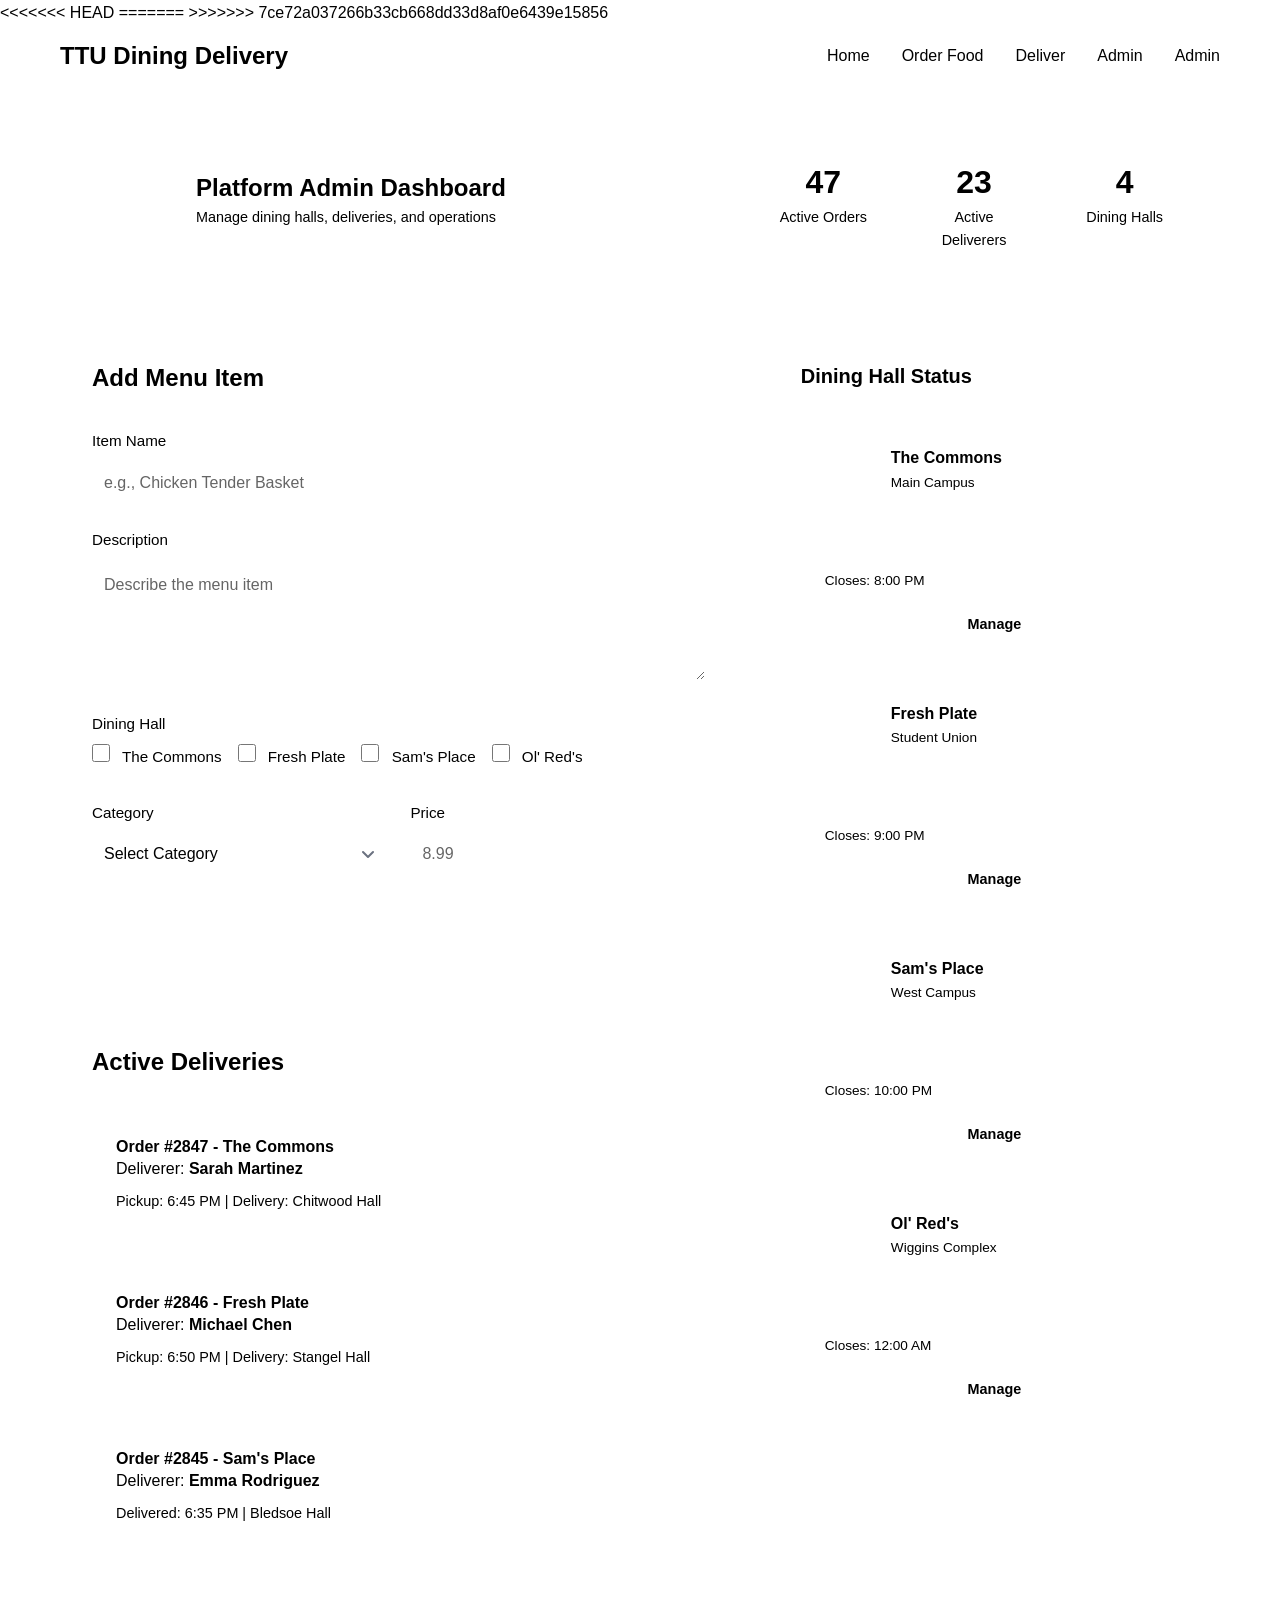
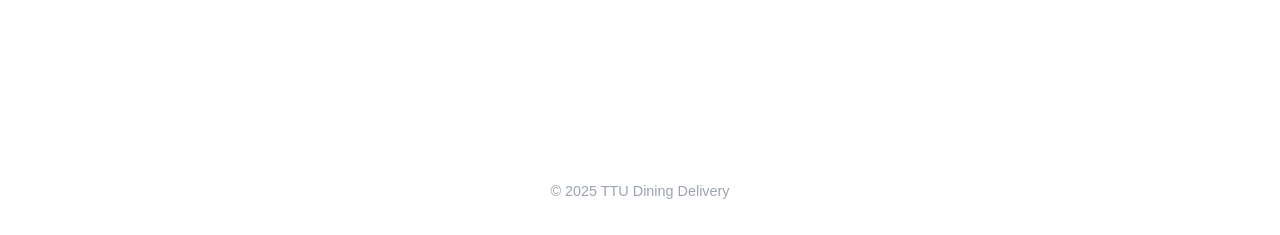
==== commit 5f67e3be: "Resolved merge conflicts" ====
--- a/company-dashboard.html
+++ b/company-dashboard.html
@@ -4,7 +4,11 @@
     <meta charset="UTF-8">
     <meta name="viewport" content="width=device-width, initial-scale=1.0">
     <title>Admin Dashboard - TTU Dining Delivery</title>
+<<<<<<< HEAD
     <link rel="stylesheet" href="CSS/styles.css">
+=======
+    <link rel="stylesheet" href="css/styles.css">
+>>>>>>> 7ce72a037266b33cb668dd33d8af0e6439e15856
 </head>
 <body>
     <nav class="navbar">
--- a/CSS/styles.css
+++ b/CSS/styles.css
@@ -1,3 +1,4 @@
+<<<<<<< HEAD
 /* ==========================================
    CONNECT PLATFORM - COMPLETE STYLESHEET
    ENGR 1340 - Project 2
@@ -2776,3 +2777,2783 @@
    
    Good luck with your project! 🚀
    ========================================== */
+=======
+/* ==========================================
+   CONNECT PLATFORM - COMPLETE STYLESHEET
+   ENGR 1340 - Project 2
+   
+   This stylesheet contains ALL styles for the Connect Platform website.
+   It includes styles for 4 pages:
+   1. Landing Page (index.html)
+   2. Student Dashboard (student-dashboard.html)
+   3. Company Dashboard (company-dashboard.html)
+   4. Project Listings (projects.html)
+   
+   HOW TO USE THIS FILE:
+   - Read the comments to understand what each style does
+   - Look for TODO comments to see where you need to customize
+   - Follow the HINT comments for syntax guidance
+   - Use the EXAMPLE comments to see how properties work
+   
+   CSS ORGANIZATION:
+   1. CSS Variables (Color Scheme)
+   2. Base Styles & Reset
+   3. Layout Utilities
+   4. Navigation Bar
+   5. Buttons
+   6. Landing Page Styles
+   7. Dashboard Common Styles
+   8. Student Dashboard Specific
+   9. Company Dashboard Specific
+   10. Project Listings Specific
+   11. Responsive Design (Media Queries)
+   12. Accessibility Enhancements
+   13. Print Styles
+   ========================================== */
+
+/* ==========================================
+   1. CSS VARIABLES (COLOR SCHEME)
+   ========================================== 
+   
+   WHAT ARE CSS VARIABLES?
+   CSS Variables (also called Custom Properties) let you store values
+   that you can reuse throughout your stylesheet. Instead of typing
+   the same color code multiple times, you define it once and reference it.
+   
+   WHY USE THEM?
+   - Easy to maintain (change color in one place, updates everywhere)
+   - Consistent design (same colors used throughout)
+   - Professional practice (industry standard)
+   
+   HOW TO USE:
+   Define: --variable-name: value;
+   Use: property: var(--variable-name);
+   
+   EXAMPLE:
+   Define: --primary-color: #2563eb;
+   Use: background-color: var(--primary-color);
+*/
+
+:root {
+    /* PRIMARY COLORS - Main brand colors used throughout the site */
+    --primary-color: #CC0000;      /* Blue - Used for main actions, links, emphasis */
+    --secondary-color: #8B0000;    /* Purple - Used for secondary actions, accents */
+    
+    /* TEXT COLORS - For readability and hierarchy */
+    --text-dark: #000000;          /* Dark gray - Main body text, headings */
+    --text-light: #6b7280;         /* Medium gray - Secondary text, descriptions */
+    
+    /* BACKGROUND COLORS - For page sections and containers */
+    --background: #ffffff;         /* White - Main page background */
+    --background-alt: #f9fafb;     /* Light gray - Alternate sections, cards */
+    
+    /* BORDER AND DIVIDER COLORS */
+    --border-color: #e5e7eb;       /* Light gray - Borders, dividers, outlines */
+    
+    /* STATUS COLORS - For feedback and states */
+    --success-color: #10b981;      /* Green - Success messages, completed items */
+    --error-color: #ef4444;        /* Red - Error messages, warnings */
+    --warning-color: #f59e0b;      /* Orange - Warning states */
+    --info-color: #3b82f6;         /* Blue - Information messages */
+    
+    /* SHADOW VALUES - For depth and elevation */
+    --shadow-sm: 0 1px 2px rgba(0,0,0,0.05);
+    --shadow-md: 0 4px 6px rgba(0,0,0,0.1);
+    --shadow-lg: 0 10px 15px rgba(0,0,0,0.1);
+    
+    /* SPACING VALUES - For consistent spacing */
+    --spacing-xs: 0.25rem;  /* 4px */
+    --spacing-sm: 0.5rem;   /* 8px */
+    --spacing-md: 1rem;     /* 16px */
+    --spacing-lg: 1.5rem;   /* 24px */
+    --spacing-xl: 2rem;     /* 32px */
+    
+    /* BORDER RADIUS - For rounded corners */
+    --radius-sm: 4px;
+    --radius-md: 6px;
+    --radius-lg: 8px;
+    --radius-full: 9999px;  /* Perfect circle */
+    
+    /* TRANSITION SPEED - For smooth animations */
+    --transition-fast: 0.2s;
+    --transition-normal: 0.3s;
+    --transition-slow: 0.5s;
+}
+
+/* TODO: Customize Your Color Scheme
+   Replace the color values above to match your team's Figma design.
+   
+   HINT: Use a color picker tool to get exact hex codes from your Figma prototype
+   
+   TIPS:
+   - Keep contrast high for accessibility (text should be readable)
+   - Use your primary color for important actions (buttons, links)
+   - Use secondary color sparingly for accents
+   - Test your colors on different screens
+   
+   EXAMPLE: If your design uses orange as the primary color:
+   --primary-color: #f97316;
+*/
+
+/* ==========================================
+   2. BASE STYLES & RESET
+   ========================================== 
+   
+   WHAT IS A CSS RESET?
+   Different browsers have different default styles for HTML elements.
+   A CSS reset removes these inconsistencies so your site looks the
+   same across all browsers.
+   
+   WHY DO WE NEED IT?
+   Without a reset:
+   - Margins and padding vary between browsers
+   - Fonts sizes differ
+   - Elements look inconsistent
+   
+   This section "resets" all elements to a consistent starting point.
+*/
+
+/* UNIVERSAL SELECTOR (*)
+   Applies to EVERY element on the page
+   The box-sizing property controls how width/height are calculated
+   - border-box: width includes padding and border (easier to work with)
+   - content-box: width is just the content (default, harder to calculate)
+*/
+* {
+    margin: 0;              /* Remove default margins from all elements */
+    padding: 0;             /* Remove default padding from all elements */
+    box-sizing: border-box; /* Include padding and border in element's total width/height */
+}
+
+/* BODY ELEMENT
+   The body is the main container for all visible content
+   These styles affect the entire page
+*/
+body {
+    /* FONT FAMILY
+       The browser tries each font in order until it finds one installed
+       This is called a "font stack" */
+    font-family: -apple-system, BlinkMacSystemFont, 'Segoe UI', Roboto, 'Helvetica Neue', Arial, sans-serif;
+    /* Explanation: 
+       -apple-system = Apple's system font (Mac/iOS)
+       BlinkMacSystemFont = Chrome on Mac
+       'Segoe UI' = Windows system font
+       Roboto = Android system font
+       Fallbacks: Helvetica Neue, Arial, generic sans-serif
+    */
+    
+    font-size: 16px;        /* Base font size (1rem = 16px) */
+    line-height: 1.6;       /* Space between lines (1.6 = 160% of font size) */
+    color: var(--text-dark);           /* Default text color */
+    background-color: var(--background); /* Default page background */
+    
+    /* PREVENT HORIZONTAL SCROLL
+       Sometimes content can cause horizontal scrolling, this prevents it */
+    overflow-x: hidden;
+}
+
+/* HEADING ELEMENTS
+   Ensure headings have consistent styling */
+h1, h2, h3, h4, h5, h6 {
+    line-height: 1.2;       /* Tighter line height for headings (looks better) */
+    font-weight: 700;       /* Bold weight (700 = bold, 400 = normal) */
+    color: var(--text-dark);
+}
+
+/* PARAGRAPH ELEMENTS */
+p {
+    margin-bottom: 1rem;    /* Space after paragraphs */
+}
+
+/* IMAGE ELEMENTS
+   Make all images responsive by default */
+img {
+    max-width: 100%;        /* Image will never be wider than its container */
+    height: auto;           /* Height scales proportionally with width */
+    display: block;         /* Remove extra space below images (default is inline) */
+}
+
+/* LIST ELEMENTS
+   Remove default bullet points and numbering */
+ul, ol {
+    list-style: none;       /* Remove bullets/numbers */
+}
+
+/* LINK ELEMENTS
+   Remove default link styling */
+a {
+    text-decoration: none;  /* Remove underline */
+    color: inherit;         /* Use the same color as parent element */
+    transition: color var(--transition-normal) ease; /* Smooth color change on hover */
+}
+
+/* BUTTON ELEMENTS
+   Inherit font from parent (buttons have different default fonts) */
+button {
+    font-family: inherit;   /* Use same font as body */
+    cursor: pointer;        /* Show pointer cursor on hover */
+}
+
+/* TODO: Adjust Base Font Size
+   If your design requires larger or smaller text, change the font-size
+   on the body element. This will affect all rem units throughout the site.
+   
+   HINT: 1rem = whatever you set body font-size to
+   EXAMPLE: If you set body font-size: 18px, then 2rem = 36px
+*/
+
+/* ==========================================
+   3. LAYOUT UTILITIES
+   ========================================== 
+   
+   WHAT ARE UTILITY CLASSES?
+   Utility classes are reusable styles that you can apply to any element.
+   Instead of writing the same CSS multiple times, create a utility class.
+   
+   EXAMPLE:
+   Instead of: div { max-width: 1200px; margin: 0 auto; }
+   Use: <div class="container">
+*/
+
+/* CONTAINER CLASS
+   Centers content and constrains maximum width
+   Used on every page to keep content from stretching too wide on large screens
+*/
+.container {
+    max-width: 1200px;      /* Content never wider than 1200px */
+    margin: 0 auto;         /* Center horizontally (0 top/bottom, auto left/right) */
+    padding: 0 20px;        /* Space on left/right (20px) to prevent touching edges */
+    width: 100%;            /* Take full width up to max-width */
+}
+
+/* TODO: Add More Utility Classes
+   Common utility classes you might need:
+   
+   HINT: Text alignment utilities
+   .text-center { text-align: center; }
+   .text-left { text-align: left; }
+   .text-right { text-align: right; }
+   
+   HINT: Display utilities
+   .hide { display: none; }
+   .show { display: block; }
+   
+   HINT: Margin utilities
+   .mt-1 { margin-top: 1rem; }
+   .mb-1 { margin-bottom: 1rem; }
+   
+   HINT: Flex utilities
+   .flex { display: flex; }
+   .flex-center { display: flex; justify-content: center; align-items: center; }
+*/
+
+/* SECTION SPACING
+   Standard spacing for page sections */
+.section {
+    padding: 4rem 0;        /* 4rem top and bottom, 0 left and right */
+}
+
+/* ==========================================
+   4. NAVIGATION BAR
+   ========================================== 
+   
+   WHAT IS A NAVIGATION BAR?
+   The navigation bar (navbar) appears at the top of every page.
+   It helps users navigate between different pages of your site.
+   
+   KEY FEATURES:
+   - Sticky positioning (stays at top when scrolling)
+   - Horizontal layout (logo on left, links on right)
+   - Responsive (collapses on mobile)
+*/
+
+.navbar {
+    /* BACKGROUND AND SHADOW
+       Background color and subtle shadow for depth */
+    background-color: var(--background);
+    box-shadow: var(--shadow-sm);
+    
+    /* PADDING
+       Vertical spacing inside the navbar */
+    padding: 1rem 0;
+    
+    /* Z-INDEX
+       Controls stacking order (higher number = on top)
+       Navbar needs high z-index to stay above other content */
+    z-index: 1000;          /* Very high number to stay on top */
+    
+    /* STICKY POSITIONING
+       TODO: Make navbar stick to top when scrolling
+       HINT: Add these properties:
+       position: sticky;
+       top: 0;
+       
+       EXPLANATION:
+       - position: sticky = Element scrolls normally until it hits the "top" value
+       - top: 0 = When navbar reaches 0px from top of viewport, it sticks
+       
+       EXAMPLE: Try scrolling the page - navbar should stay at top
+    */
+    position: sticky;
+    top: 0;
+}
+
+/* NAVBAR CONTAINER
+   Layout for navbar content (logo and links) */
+.navbar .container {
+    /* FLEXBOX LAYOUT
+       Display items in a row (horizontal) */
+    display: flex;
+    
+    /* JUSTIFY-CONTENT: space-between
+       Pushes items to opposite ends (logo left, links right) */
+    justify-content: space-between;
+    
+    /* ALIGN-ITEMS: center
+       Vertically centers items */
+    align-items: center;
+}
+
+/* LOGO SECTION */
+.logo h1 {
+    font-size: 1.5rem;      /* 24px (16px * 1.5) */
+    color: var(--primary-color);
+    font-weight: 700;       /* Bold */
+    margin: 0;              /* Remove default margin */
+}
+
+/* Make logo link not inherit color from parent */
+.logo a {
+    color: var(--primary-color);
+}
+
+.logo a:hover {
+    /* TODO: Add hover effect to logo
+       HINT: You could change opacity or add a subtle color change
+       EXAMPLE: opacity: 0.8; */
+}
+
+/* NAVIGATION LINKS CONTAINER
+   Contains all navigation links */
+.nav-links {
+    /* FLEXBOX for horizontal layout */
+    display: flex;
+    gap: 2rem;              /* Space between each link (2rem = 32px) */
+    align-items: center;    /* Vertically center links */
+    margin: 0;
+    padding: 0;
+}
+
+/* INDIVIDUAL NAVIGATION LINKS */
+.nav-links a {
+    color: var(--text-dark);
+    font-weight: 500;       /* Medium weight (between normal 400 and bold 700) */
+    font-size: 1rem;
+    
+    /* TRANSITION
+       Smooth color change when hovering */
+    transition: color var(--transition-normal) ease;
+    
+    /* PADDING
+       Makes clickable area larger (easier to click) */
+    padding: 0.5rem 0;
+}
+
+/* LINK HOVER STATE
+   What happens when you move mouse over a link */
+.nav-links a:hover {
+    color: var(--primary-color);
+    
+    /* TODO: Add more hover effects
+       HINT: You could add an underline or background
+       EXAMPLE: 
+       border-bottom: 2px solid var(--primary-color);
+       padding-bottom: 0.3rem;
+    */
+}
+
+/* LINK FOCUS STATE (ACCESSIBILITY)
+   When user navigates with keyboard (Tab key) */
+.nav-links a:focus {
+    /* OUTLINE
+       Visible border that shows which element has focus
+       Important for keyboard navigation accessibility */
+    outline: 2px solid var(--primary-color);
+    outline-offset: 4px;    /* Space between element and outline */
+    border-radius: var(--radius-sm);
+}
+
+/* ACTIVE PAGE INDICATOR
+   Shows which page the user is currently on
+   Added by JavaScript in utils.js */
+.nav-links a[aria-current="page"] {
+    color: var(--primary-color);
+    border-bottom: 2px solid var(--primary-color);
+    padding-bottom: 0.3rem;
+}
+
+/* LOGIN BUTTON IN NAVBAR
+   Special styling for login/profile button */
+.btn-login {
+    padding: 0.5rem 1rem;
+    border: 2px solid var(--primary-color);
+    border-radius: var(--radius-md);
+    color: var(--primary-color);
+    transition: all var(--transition-normal) ease;
+}
+
+.btn-login:hover {
+    background-color: var(--primary-color);
+    color: white;
+}
+
+/* TODO: Create Mobile Menu Toggle
+   For mobile devices, you'll want a hamburger menu
+   
+   HINT: Add this HTML: <button id="mobile-menu-toggle" class="mobile-menu-btn">☰</button>
+   
+   Then add these styles:
+   .mobile-menu-btn {
+       display: none;
+       background: none;
+       border: none;
+       font-size: 1.5rem;
+       cursor: pointer;
+   }
+   
+   @media (max-width: 768px) {
+       .mobile-menu-btn { display: block; }
+       .nav-links { display: none; }
+       .nav-links.mobile-active { display: flex; flex-direction: column; }
+   }
+*/
+
+/* ==========================================
+   5. BUTTONS
+   ========================================== 
+   
+   WHAT ARE BUTTON STYLES?
+   Buttons are one of the most important interactive elements.
+   They need to be:
+   - Easy to see (good contrast)
+   - Easy to click (large enough)
+   - Clear about their purpose (hover effects)
+   
+   BUTTON TYPES IN THIS PROJECT:
+   - .btn = Base button style (required for all buttons)
+   - .btn-primary = Main action button (submit, create, etc.)
+   - .btn-secondary = Alternative action
+   - .btn-success = Positive action (accept, confirm)
+   - .btn-danger = Destructive action (delete, reject)
+   - .btn-small = Smaller button for tight spaces
+   - .btn-large = Larger button for emphasis
+*/
+
+/* BASE BUTTON STYLE
+   ALL buttons should have this class plus a modifier (.btn-primary, etc.) */
+.btn {
+    /* DISPLAY
+       inline-block allows width/height but keeps inline flow */
+    display: inline-block;
+    
+    /* PADDING
+       Space inside button (makes it bigger and easier to click) */
+    padding: 0.75rem 1.5rem;  /* 12px top/bottom, 24px left/right */
+    
+    /* BORDERS */
+    border: none;               /* Remove default button border */
+    border-radius: var(--radius-md); /* Rounded corners (6px) */
+    
+    /* TEXT */
+    font-weight: 600;           /* Semi-bold text */
+    font-size: 1rem;            /* Same as body text */
+    text-align: center;         /* Center text inside button */
+    
+    /* CURSOR
+       Shows hand pointer on hover (indicates it's clickable) */
+    cursor: pointer;
+    
+    /* TRANSITION
+       Smooth animation when properties change */
+    transition: all var(--transition-normal) ease;
+    
+    /* MISC */
+    text-decoration: none;      /* Remove underline if button is a link */
+    white-space: nowrap;        /* Prevent text from wrapping to new line */
+}
+
+/* REMOVE FOCUS OUTLINE (will add custom one)
+   Remove the default dotted outline */
+.btn:focus {
+    outline: none;
+}
+
+/* PRIMARY BUTTON (Main actions) */
+.btn-primary {
+    background-color: var(--primary-color);
+    color: white;
+    box-shadow: var(--shadow-sm);
+}
+
+/* PRIMARY BUTTON HOVER STATE */
+.btn-primary:hover {
+    /* Darken the background slightly */
+    background-color: #1d4ed8;  /* Darker blue */
+    
+    /* TRANSFORM: translateY(-2px)
+       Moves button up 2px, creates "lift" effect */
+    transform: translateY(-2px);
+    
+    /* Larger shadow makes it look elevated */
+    box-shadow: var(--shadow-md);
+}
+
+/* PRIMARY BUTTON ACTIVE STATE (when clicked) */
+.btn-primary:active {
+    /* Move back down when clicked */
+    transform: translateY(0);
+    box-shadow: var(--shadow-sm);
+}
+
+/* SECONDARY BUTTON (Alternative actions) */
+.btn-secondary {
+    background-color: var(--secondary-color);
+    color: white;
+    box-shadow: var(--shadow-sm);
+}
+
+.btn-secondary:hover {
+    background-color: #6d28d9;  /* Darker purple */
+    transform: translateY(-2px);
+    box-shadow: var(--shadow-md);
+}
+
+.btn-secondary:active {
+    transform: translateY(0);
+}
+
+/* SUCCESS BUTTON (Positive actions like "Accept") */
+.btn-success {
+    background-color: var(--success-color);
+    color: white;
+    box-shadow: var(--shadow-sm);
+}
+
+.btn-success:hover {
+    background-color: #059669;  /* Darker green */
+    transform: translateY(-2px);
+    box-shadow: var(--shadow-md);
+}
+
+/* DANGER BUTTON (Destructive actions like "Delete", "Reject") */
+.btn-danger {
+    background-color: var(--error-color);
+    color: white;
+    box-shadow: var(--shadow-sm);
+}
+
+.btn-danger:hover {
+    background-color: #dc2626;  /* Darker red */
+    transform: translateY(-2px);
+    box-shadow: var(--shadow-md);
+}
+
+/* OUTLINE BUTTON (Less emphasis, borders only) */
+.btn-outline {
+    background-color: transparent;
+    border: 2px solid var(--primary-color);
+    color: var(--primary-color);
+}
+
+.btn-outline:hover {
+    background-color: var(--primary-color);
+    color: white;
+}
+
+/* SMALL BUTTON (For tight spaces) */
+.btn-small {
+    padding: 0.5rem 1rem;      /* Smaller padding */
+    font-size: 0.9rem;         /* Smaller text */
+}
+
+/* LARGE BUTTON (For emphasis) */
+.btn-large {
+    padding: 1rem 2rem;        /* Larger padding */
+    font-size: 1.1rem;         /* Larger text */
+    font-weight: 700;          /* Bolder text */
+}
+
+/* FULL WIDTH BUTTON (Takes full width of container) */
+.btn-full {
+    width: 100%;
+    display: block;
+}
+
+/* DISABLED BUTTON STATE (Not clickable) */
+.btn:disabled,
+.btn.disabled {
+    opacity: 0.5;              /* Faded appearance */
+    cursor: not-allowed;       /* Shows "not allowed" cursor */
+    pointer-events: none;      /* Prevents clicking */
+}
+
+/* BUTTON FOCUS STATE (ACCESSIBILITY)
+   Custom focus outline for keyboard navigation */
+.btn:focus-visible {
+    outline: 3px solid var(--primary-color);
+    outline-offset: 2px;
+}
+
+/* TODO: Create Custom Button Variants
+   You can create more button styles based on your design needs
+   
+   HINT: Copy the .btn-primary pattern and change colors
+   
+   EXAMPLE: Info button (for informational actions)
+   .btn-info {
+       background-color: var(--info-color);
+       color: white;
+   }
+   .btn-info:hover {
+       background-color: #2563eb;
+   }
+*/
+
+/* BUTTON LINK (Looks like link, acts like button) */
+.btn-link {
+    background: none;
+    border: none;
+    color: var(--primary-color);
+    text-decoration: underline;
+    padding: 0;
+    cursor: pointer;
+}
+
+.btn-link:hover {
+    color: var(--secondary-color);
+}
+
+/* ==========================================
+   6. LANDING PAGE STYLES (index.html)
+   ========================================== 
+   
+   LANDING PAGE SECTIONS:
+   1. Hero Section - Eye-catching introduction
+   2. Value Propositions - Benefits for students and companies
+   3. How It Works - Step-by-step process
+   4. Footer - Links and copyright
+*/
+
+/* ==========================================
+   HERO SECTION
+   ========================================== 
+   
+   WHAT IS A HERO SECTION?
+   The hero section is the first thing visitors see.
+   It should:
+   - Grab attention immediately
+   - Communicate your value proposition
+   - Include a clear call-to-action (CTA)
+   
+   DESIGN TIPS:
+   - Use contrasting colors
+   - Keep text concise and clear
+   - Make CTA buttons prominent
+*/
+
+.hero {
+    /* BACKGROUND
+       Uses a gradient from primary to secondary color */
+    background: linear-gradient(135deg, var(--primary-color) 0%, var(--secondary-color) 100%);
+    /* EXPLANATION:
+       - linear-gradient = smooth color transition
+       - 135deg = angle of gradient (diagonal from top-left to bottom-right)
+       - 0% to 100% = start and end points
+    */
+    
+    /* TEXT COLOR */
+    color: white;
+    
+    /* PADDING
+       Large padding to create spacious feel */
+    padding: 6rem 0;        /* 96px top/bottom, 0 left/right */
+    
+    /* TEXT ALIGNMENT */
+    text-align: center;
+    
+    /* TODO: Add Background Image Instead of Gradient
+       HINT: You can use a background image instead of gradient
+       EXAMPLE:
+       background-image: url('../images/hero-bg.jpg');
+       background-size: cover;
+       background-position: center;
+       
+       NOTE: Make sure to keep text readable by:
+       - Using semi-transparent overlay
+       - Choosing appropriate image
+       - Adding text shadow if needed
+    */
+}
+
+/* HERO HEADLINE */
+.hero h2 {
+    font-size: 2.5rem;      /* 40px */
+    margin-bottom: 1rem;
+    font-weight: 700;
+    color: white;           /* Override default heading color */
+    
+    /* TEXT SHADOW
+       Subtle shadow makes text easier to read on gradient background */
+    text-shadow: 0 2px 4px rgba(0,0,0,0.1);
+}
+
+/* HERO DESCRIPTION */
+.hero-description {
+    font-size: 1.25rem;     /* 20px - Larger than body text */
+    margin-bottom: 2rem;
+    line-height: 1.6;
+    
+    /* MAX-WIDTH
+       Constrains width for better readability */
+    max-width: 600px;
+    
+    /* CENTERING
+       Horizontal centering with auto margins */
+    margin-left: auto;
+    margin-right: auto;
+    
+    /* OPACITY
+       Slightly transparent for visual hierarchy */
+    opacity: 0.95;
+}
+
+/* CALL-TO-ACTION BUTTONS CONTAINER */
+.cta-buttons {
+    /* FLEXBOX
+       Arranges buttons horizontally */
+    display: flex;
+    gap: 1rem;              /* Space between buttons */
+    justify-content: center; /* Center buttons horizontally */
+    flex-wrap: wrap;        /* Wrap to new line if not enough space */
+    
+    /* MARGIN */
+    margin-top: 2rem;
+}
+
+/* TODO: Enhance Hero Section
+   Ideas to make hero section more engaging:
+   
+   1. Add Animation:
+   .hero h2 {
+       animation: fadeInUp 1s ease;
+   }
+   
+   2. Add Background Pattern:
+   .hero::before {
+       content: '';
+       position: absolute;
+       top: 0;
+       left: 0;
+       right: 0;
+       bottom: 0;
+       background: url('pattern.svg');
+       opacity: 0.1;
+   }
+   
+   3. Add Scroll Indicator:
+   .scroll-indicator {
+       position: absolute;
+       bottom: 2rem;
+       left: 50%;
+       transform: translateX(-50%);
+       animation: bounce 2s infinite;
+   }
+*/
+
+/* ==========================================
+   VALUE PROPOSITIONS SECTION
+   ========================================== 
+   
+   WHAT IS THIS SECTION?
+   Shows benefits for both target audiences (students and companies)
+   Uses a two-column layout to compare side-by-side
+*/
+
+.value-propositions {
+    padding: 4rem 0;
+    background-color: var(--background-alt);
+}
+
+/* SECTION HEADING */
+.value-propositions h2 {
+    text-align: center;
+    font-size: 2rem;        /* 32px */
+    margin-bottom: 3rem;
+    color: var(--text-dark);
+}
+
+/* TWO-COLUMN LAYOUT */
+.two-column {
+    /* GRID LAYOUT
+       Creates two equal-width columns */
+    display: grid;
+    grid-template-columns: 1fr 1fr;  /* 1fr = one fraction of available space */
+    /* EXPLANATION:
+       - display: grid = Use CSS Grid layout system
+       - grid-template-columns: 1fr 1fr = Two columns, each takes equal space
+       - Alternative: grid-template-columns: repeat(2, 1fr)
+    */
+    
+    gap: 3rem;              /* Space between columns */
+}
+
+/* INDIVIDUAL COLUMN */
+.column {
+    /* TODO: Add styling to columns
+       HINT: You might want to add padding, background, or borders
+       EXAMPLE:
+       padding: 2rem;
+       background: white;
+       border-radius: var(--radius-lg);
+       box-shadow: var(--shadow-sm);
+    */
+}
+
+/* COLUMN HEADINGS */
+.column h3 {
+    font-size: 1.5rem;      /* 24px */
+    margin-bottom: 1.5rem;
+    color: var(--primary-color);
+}
+
+/* BENEFITS LIST */
+.benefits-list {
+    /* FLEXBOX for vertical stacking */
+    display: flex;
+    flex-direction: column; /* Stack items vertically */
+    gap: 1.5rem;            /* Space between items */
+}
+
+/* INDIVIDUAL BENEFIT ITEM */
+.benefits-list li {
+    padding-left: 1.5rem;   /* Space for custom bullet point */
+    position: relative;     /* Needed for positioning ::before element */
+    line-height: 1.6;
+}
+
+/* CUSTOM BULLET POINT
+   ::before creates a pseudo-element before the content */
+.benefits-list li::before {
+    content: "✓";           /* Checkmark character */
+    /* POSITIONING
+       Absolute positioning relative to parent (li) */
+    position: absolute;
+    left: 0;
+    color: var(--success-color);
+    font-weight: bold;
+    font-size: 1.2rem;
+    
+    /* TODO: Use Icon Instead of Checkmark
+       HINT: You can use icon fonts or unicode characters
+       EXAMPLE with Unicode:
+       content: "\2713";  (checkmark)
+       content: "\2022";  (bullet point)
+       content: "\27A4";  (arrow)
+       
+       EXAMPLE with Icon Font (if using Font Awesome):
+       content: "\f00c";
+       font-family: "Font Awesome 5 Free";
+    */
+}
+
+/* BENEFIT ITEM STRONG TEXT */
+.benefits-list li strong {
+    color: var(--text-dark);
+    font-weight: 600;
+}
+
+/* ==========================================
+   HOW IT WORKS SECTION
+   ========================================== 
+   
+   WHAT IS THIS SECTION?
+   Explains the platform's process in 4 clear steps
+   Uses a visual timeline or numbered cards
+*/
+
+.how-it-works {
+    padding: 4rem 0;
+    background-color: var(--background);
+}
+
+/* SECTION HEADING */
+.how-it-works h2 {
+    text-align: center;
+    font-size: 2rem;
+    margin-bottom: 3rem;
+    color: var(--text-dark);
+}
+
+/* STEPS CONTAINER */
+.steps {
+    /* GRID LAYOUT
+       Creates responsive columns that adjust based on available space */
+    display: grid;
+    grid-template-columns: repeat(auto-fit, minmax(250px, 1fr));
+    /* EXPLANATION:
+       - repeat(auto-fit, ...) = Create as many columns as fit
+       - minmax(250px, 1fr) = Each column is at least 250px, max 1fr
+       - Result: Columns wrap to new line when screen is too narrow
+    */
+    
+    gap: 2rem;
+    
+    /* TODO: Create Timeline Layout Instead of Grid
+       HINT: For a timeline effect, use flex with a connector line
+       EXAMPLE:
+       display: flex;
+       position: relative;
+       
+       .steps::before {
+           content: '';
+           position: absolute;
+           top: 25px;
+           left: 0;
+           right: 0;
+           height: 2px;
+           background: var(--border-color);
+           z-index: -1;
+       }
+    */
+}
+
+/* INDIVIDUAL STEP CARD */
+.step {
+    text-align: center;
+    padding: 2rem;
+    background-color: var(--background);
+    border-radius: var(--radius-lg);
+    box-shadow: var(--shadow-sm);
+    
+    /* TRANSITION for hover effect */
+    transition: transform var(--transition-normal) ease,
+                box-shadow var(--transition-normal) ease;
+}
+
+/* STEP HOVER EFFECT */
+.step:hover {
+    transform: translateY(-4px);  /* Lift up slightly */
+    box-shadow: var(--shadow-md);
+}
+
+/* STEP NUMBER */
+.step-number {
+    /* CIRCULAR BADGE for number */
+    display: inline-block;
+    width: 50px;
+    height: 50px;
+    background-color: var(--primary-color);
+    color: white;
+    border-radius: var(--radius-full);  /* 9999px makes it perfectly round */
+    
+    /* TEXT CENTERING
+       line-height equal to height centers text vertically */
+    line-height: 50px;
+    font-size: 1.5rem;
+    font-weight: bold;
+    margin-bottom: 1rem;
+    
+    /* TODO: Make Step Numbers More Interesting
+       HINT: You could add gradients, shadows, or animations
+       EXAMPLE:
+       background: linear-gradient(135deg, var(--primary-color), var(--secondary-color));
+       box-shadow: 0 4px 8px rgba(37, 99, 235, 0.3);
+    */
+}
+
+/* STEP TITLE */
+.step h3 {
+    font-size: 1.25rem;
+    margin-bottom: 0.5rem;
+    color: var(--text-dark);
+}
+
+/* STEP DESCRIPTION */
+.step p {
+    color: var(--text-light);
+    font-size: 0.95rem;
+    line-height: 1.6;
+    margin-bottom: 0;
+}
+
+/* ==========================================
+   7. DASHBOARD COMMON STYLES
+   ========================================== 
+   
+   These styles are shared between Student Dashboard and Company Dashboard
+   They create the basic layout and common components
+*/
+
+/* DASHBOARD MAIN CONTAINER */
+.dashboard-main {
+    min-height: calc(100vh - 200px);  /* At least full viewport height minus nav/footer */
+    /* EXPLANATION:
+       - 100vh = 100% of viewport height
+       - calc() = Perform calculation
+       - Subtracting 200px accounts for navbar and footer
+       - min-height ensures content area is always tall enough
+    */
+    
+    padding: 2rem 0;
+    background-color: var(--background-alt);
+}
+
+/* DASHBOARD HEADER (Welcome section with stats) */
+.dashboard-header {
+    background-color: var(--background);
+    padding: 2rem;
+    border-radius: var(--radius-lg);
+    margin-bottom: 2rem;
+    box-shadow: var(--shadow-sm);
+    
+    /* TODO: Add Gradient Background to Header
+       HINT: Similar to hero section
+       EXAMPLE:
+       background: linear-gradient(135deg, #f0f9ff 0%, #e0f2fe 100%);
+    */
+}
+
+/* WELCOME SECTION */
+.welcome-section {
+    margin-bottom: 1.5rem;
+}
+
+.welcome-section h2 {
+    font-size: 1.75rem;
+    color: var(--text-dark);
+    margin-bottom: 0.5rem;
+}
+
+/* STUDENT/USER NAME HIGHLIGHT */
+.student-name {
+    color: var(--primary-color);
+    font-weight: 700;
+}
+
+/* PROFILE PICTURE PLACEHOLDER */
+.profile-pic {
+    /* CIRCULAR IMAGE CONTAINER */
+    width: 60px;
+    height: 60px;
+    background-color: var(--primary-color);
+    border-radius: var(--radius-full);
+    display: inline-block;
+    margin-top: 0.5rem;
+    
+    /* FLEXBOX for centering initials if you add them */
+    display: inline-flex;
+    align-items: center;
+    justify-content: center;
+    color: white;
+    font-weight: 700;
+    font-size: 1.5rem;
+    
+    /* TODO: Add Real Profile Image
+       HINT: Use background-image or <img> tag inside
+       EXAMPLE with background-image:
+       background-image: url('../images/profile.jpg');
+       background-size: cover;
+       background-position: center;
+    */
+}
+
+/* QUICK STATS CONTAINER */
+.quick-stats {
+    /* FLEXBOX LAYOUT
+       Display stat cards in a row */
+    display: flex;
+    gap: 1.5rem;
+    justify-content: space-around;  /* Distribute evenly */
+    flex-wrap: wrap;                /* Wrap on small screens */
+}
+
+/* INDIVIDUAL STAT CARD */
+.stat-card {
+    text-align: center;
+    padding: 1rem;
+    background-color: var(--background-alt);
+    border-radius: var(--radius-lg);
+    flex: 1;                /* Grow to fill available space */
+    min-width: 120px;       /* Minimum width before wrapping */
+    
+    /* TRANSITION for subtle hover effect */
+    transition: transform var(--transition-normal) ease,
+                box-shadow var(--transition-normal) ease;
+}
+
+.stat-card:hover {
+    transform: translateY(-2px);
+    box-shadow: var(--shadow-sm);
+}
+
+/* STAT NUMBER (Large number display) */
+.stat-number {
+    display: block;
+    font-size: 2rem;
+    font-weight: bold;
+    color: var(--primary-color);
+    line-height: 1;
+    margin-bottom: 0.5rem;
+}
+
+/* STAT LABEL (Description under number) */
+.stat-label {
+    display: block;
+    font-size: 0.9rem;
+    color: var(--text-light);
+    text-transform: capitalize;
+}
+
+/* DASHBOARD GRID LAYOUT
+   Two-column layout: main content + sidebar */
+.dashboard-grid {
+    display: grid;
+    grid-template-columns: 2fr 1fr;  /* Main content is 2x wider than sidebar */
+    /* EXPLANATION:
+       - 2fr = Two fractions of available space
+       - 1fr = One fraction of available space
+       - Result: Main content takes 66%, sidebar takes 33%
+    */
+    
+    gap: 2rem;
+    align-items: start;     /* Align items to top of grid */
+}
+
+/* MAIN CONTENT AREA (Left side) */
+.main-content {
+    /* All styles for content inside this area */
+}
+
+/* SIDEBAR (Right side) */
+.sidebar {
+    /* STICKY POSITIONING
+       Sidebar stays visible while scrolling main content */
+    position: sticky;
+    top: 90px;              /* 90px from top (below navbar) */
+    
+    /* TODO: Adjust top value if your navbar height is different
+       HINT: top = navbar height + desired spacing
+    */
+}
+
+/* ==========================================
+   8. STUDENT DASHBOARD SPECIFIC STYLES
+   ========================================== */
+
+/* ACTIVE PROJECTS SECTION */
+.active-projects {
+    background-color: var(--background);
+    padding: 2rem;
+    border-radius: var(--radius-lg);
+    margin-bottom: 2rem;
+    box-shadow: var(--shadow-sm);
+}
+
+.active-projects h3 {
+    font-size: 1.5rem;
+    margin-bottom: 1.5rem;
+    color: var(--text-dark);
+    border-bottom: 2px solid var(--border-color);
+    padding-bottom: 0.75rem;
+}
+
+/* PROJECT CARD */
+.project-card {
+    border: 2px solid var(--border-color);
+    border-radius: var(--radius-lg);
+    padding: 1.5rem;
+    margin-bottom: 1rem;
+    background-color: var(--background);
+    
+    /* TRANSITION for hover effect */
+    transition: transform var(--transition-normal) ease,
+                box-shadow var(--transition-normal) ease,
+                border-color var(--transition-normal) ease;
+}
+
+/* PROJECT CARD HOVER */
+.project-card:hover {
+    transform: translateY(-2px);
+    box-shadow: var(--shadow-sm);
+    border-color: var(--primary-color);
+}
+
+/* ACTIVE PROJECT CARD (Currently working on) */
+.project-card.active {
+    border-color: var(--success-color);
+    border-width: 2px;
+    
+    /* Optional: Add subtle background tint */
+    background-color: rgba(16, 185, 129, 0.02);
+}
+
+/* PROJECT HEADER */
+.project-header {
+    margin-bottom: 1rem;
+}
+
+.project-header h4 {
+    font-size: 1.25rem;
+    color: var(--text-dark);
+    margin-bottom: 0.5rem;
+}
+
+/* COMPANY NAME */
+.company-name {
+    color: var(--text-light);
+    font-size: 0.9rem;
+    font-weight: 500;
+}
+
+/* PROGRESS BAR CONTAINER */
+.progress-container {
+    margin: 1rem 0;
+}
+
+.progress-container label {
+    display: block;
+    margin-bottom: 0.5rem;
+    font-size: 0.9rem;
+    color: var(--text-light);
+    font-weight: 500;
+}
+
+/* PROGRESS BAR ELEMENT
+   The <progress> HTML element creates a progress bar */
+progress {
+    width: 100%;
+    height: 20px;
+    border-radius: var(--radius-full);
+    overflow: hidden;
+    
+    /* Remove default styling */
+    appearance: none;
+    -webkit-appearance: none;
+    border: none;
+}
+
+/* PROGRESS BAR BACKGROUND (Chrome/Safari) */
+progress::-webkit-progress-bar {
+    background-color: var(--background-alt);
+    border-radius: var(--radius-full);
+}
+
+/* PROGRESS BAR FILL (Chrome/Safari) */
+progress::-webkit-progress-value {
+    background-color: var(--primary-color);
+    border-radius: var(--radius-full);
+    
+    /* TRANSITION for smooth progress updates */
+    transition: width 0.5s ease;
+    
+    /* TODO: Add Gradient to Progress Bar
+       HINT: Use linear-gradient for more visual interest
+       EXAMPLE:
+       background: linear-gradient(90deg, var(--primary-color), var(--secondary-color));
+    */
+}
+
+/* PROGRESS BAR FILL (Firefox) */
+progress::-moz-progress-bar {
+    background-color: var(--primary-color);
+    border-radius: var(--radius-full);
+}
+
+/* PROJECT METADATA (Deadline, status, etc.) */
+.project-meta {
+    margin: 1rem 0;
+    font-size: 0.9rem;
+    color: var(--text-light);
+    display: flex;
+    gap: 1rem;
+    flex-wrap: wrap;
+}
+
+.deadline {
+    /* TODO: Add icon before deadline text
+       HINT: Use ::before pseudo-element
+       EXAMPLE:
+       &::before {
+           content: "⏰ ";
+       }
+    */
+}
+
+/* AVAILABLE OPPORTUNITIES SECTION */
+.available-opportunities {
+    background-color: var(--background);
+    padding: 2rem;
+    border-radius: var(--radius-lg);
+    box-shadow: var(--shadow-sm);
+}
+
+.available-opportunities h3 {
+    font-size: 1.5rem;
+    margin-bottom: 1.5rem;
+    color: var(--text-dark);
+    border-bottom: 2px solid var(--border-color);
+    padding-bottom: 0.75rem;
+}
+
+/* OPPORTUNITIES GRID */
+.opportunities-grid {
+    display: grid;
+    grid-template-columns: repeat(auto-fill, minmax(280px, 1fr));
+    /* EXPLANATION:
+       - auto-fill = Create as many columns as fit
+       - minmax(280px, 1fr) = Each card is at least 280px, max 1fr
+       - Cards automatically wrap to new rows
+    */
+    gap: 1.5rem;
+}
+
+/* OPPORTUNITY CARD */
+.opportunity-card {
+    border: 1px solid var(--border-color);
+    border-radius: var(--radius-lg);
+    padding: 1.5rem;
+    background-color: var(--background);
+    
+    /* TRANSITION for hover effect */
+    transition: transform var(--transition-normal) ease,
+                box-shadow var(--transition-normal) ease;
+    
+    /* FLEXBOX for vertical layout */
+    display: flex;
+    flex-direction: column;
+    gap: 1rem;
+}
+
+.opportunity-card:hover {
+    transform: translateY(-4px);
+    box-shadow: var(--shadow-md);
+}
+
+/* COMPANY LOGO (Small version in cards) */
+.company-logo,
+.company-logo-small {
+    width: 50px;
+    height: 50px;
+    background-color: var(--background-alt);
+    border-radius: var(--radius-lg);
+    
+    /* TODO: Add actual logo images
+       HINT: Use background-image or <img> tag
+    */
+}
+
+.opportunity-card h4 {
+    font-size: 1.1rem;
+    color: var(--text-dark);
+    margin: 0;
+}
+
+.opportunity-card .company {
+    color: var(--primary-color);
+    font-size: 0.9rem;
+    font-weight: 500;
+}
+
+
+
+/* SKILLS TAGS */
+.skills-tags {
+    display: flex;
+    flex-wrap: wrap;
+    gap: 0.5rem;
+}
+
+/* INDIVIDUAL SKILL TAG/BADGE */
+.skill-tag {
+    background-color: var(--primary-color);
+    color: white;
+    padding: 0.25rem 0.75rem;
+    border-radius: var(--radius-full);
+    font-size: 0.8rem;
+    font-weight: 500;
+    
+    /* TODO: Create Different Colors for Different Skills
+       HINT: Use different classes for different skill types
+       EXAMPLE:
+       .skill-tag.design { background-color: #ec4899; }
+       .skill-tag.frontend { background-color: #3b82f6; }
+       .skill-tag.backend { background-color: #10b981; }
+    */
+}
+
+/* OPPORTUNITY METADATA (Duration, compensation) */
+.opportunity-meta {
+    display: flex;
+    justify-content: space-between;
+    align-items: center;
+    font-size: 0.9rem;
+    padding-top: 0.5rem;
+    border-top: 1px solid var(--border-color);
+}
+
+.opportunity-meta .duration {
+    color: var(--text-light);
+}
+
+.compensation {
+    color: var(--success-color);
+    font-weight: 600;
+    font-size: 1rem;
+}
+
+/* PROFILE SUMMARY SIDEBAR */
+.profile-summary {
+    background-color: var(--background);
+    padding: 2rem;
+    border-radius: var(--radius-lg);
+    box-shadow: var(--shadow-sm);
+}
+
+.profile-summary h3 {
+    font-size: 1.25rem;
+    margin-bottom: 1.5rem;
+    color: var(--text-dark);
+    border-bottom: 2px solid var(--border-color);
+    padding-bottom: 0.75rem;
+}
+
+/* PROFILE INFO */
+.profile-info {
+    margin-bottom: 1.5rem;
+}
+
+.profile-info .name {
+    font-size: 1.1rem;
+    font-weight: 600;
+    color: var(--text-dark);
+    margin-bottom: 0.25rem;
+}
+
+.profile-info .major {
+    font-size: 0.9rem;
+    color: var(--text-light);
+}
+
+/* SKILLS SECTION IN SIDEBAR */
+.skills-section {
+    margin-bottom: 1.5rem;
+}
+
+.skills-section h4 {
+    font-size: 1rem;
+    margin-bottom: 0.75rem;
+    color: var(--text-dark);
+}
+
+/* PORTFOLIO LINKS */
+.portfolio-links {
+    margin: 1.5rem 0;
+}
+
+.portfolio-links h4 {
+    font-size: 1rem;
+    margin-bottom: 0.75rem;
+    color: var(--text-dark);
+}
+
+.portfolio-link {
+    display: block;
+    padding: 0.5rem;
+    margin-bottom: 0.5rem;
+    color: var(--primary-color);
+    border: 1px solid var(--primary-color);
+    border-radius: var(--radius-md);
+    text-align: center;
+    font-size: 0.9rem;
+    font-weight: 500;
+    
+    /* TRANSITION */
+    transition: all var(--transition-normal) ease;
+}
+
+.portfolio-link:hover {
+    background-color: var(--primary-color);
+    color: white;
+    transform: translateX(4px);
+}
+
+/* ==========================================
+   9. COMPANY DASHBOARD SPECIFIC STYLES
+   ========================================== */
+
+/* COMPANY HEADER SPECIFIC */
+.company-header {
+    display: flex;
+    justify-content: space-between;
+    align-items: center;
+    flex-wrap: wrap;
+    gap: 2rem;
+}
+
+.company-info {
+    display: flex;
+    align-items: center;
+    gap: 1.5rem;
+}
+
+/* LARGER COMPANY LOGO */
+.company-logo-large {
+    width: 80px;
+    height: 80px;
+    background-color: var(--primary-color);
+    border-radius: var(--radius-lg);
+    
+    /* TODO: Add company logo image */
+}
+
+.company-tagline {
+    color: var(--text-light);
+    font-size: 0.9rem;
+    margin-top: 0.25rem;
+}
+
+/* POST PROJECT SECTION */
+.post-project-section {
+    background-color: var(--background);
+    padding: 2rem;
+    border-radius: var(--radius-lg);
+    margin-bottom: 2rem;
+    box-shadow: var(--shadow-sm);
+}
+
+.post-project-section h3 {
+    font-size: 1.5rem;
+    margin-bottom: 1.5rem;
+    color: var(--text-dark);
+    border-bottom: 2px solid var(--border-color);
+    padding-bottom: 0.75rem;
+}
+
+/* ==========================================
+   FORM STYLES
+   ========================================== 
+   
+   Forms are crucial for user input
+   Good form design is:
+   - Clear (labels easy to understand)
+   - Accessible (keyboard navigable, screen reader friendly)
+   - User-friendly (validation, helpful errors)
+*/
+
+.project-form {
+    max-width: 100%;
+}
+
+/* FORM GROUP (Label + Input pair) */
+.form-group {
+    margin-bottom: 1.5rem;
+}
+
+/* FORM LABELS */
+.form-group label {
+    display: block;
+    margin-bottom: 0.5rem;
+    font-weight: 500;
+    color: var(--text-dark);
+    font-size: 0.95rem;
+}
+
+/* REQUIRED FIELD INDICATOR */
+.required {
+    color: var(--error-color);
+    font-weight: 700;
+}
+
+/* TEXT INPUTS, TEXTAREAS, SELECTS */
+input[type="text"],
+input[type="email"],
+input[type="number"],
+input[type="search"],
+textarea,
+select {
+    /* SIZE */
+    width: 100%;
+    padding: 0.75rem;
+    
+    /* BORDERS */
+    border: 2px solid var(--border-color);
+    border-radius: var(--radius-md);
+    
+    /* TEXT */
+    font-size: 1rem;
+    font-family: inherit;    /* Use same font as body */
+    color: var(--text-dark);
+    
+    /* BACKGROUND */
+    background-color: var(--background);
+    
+    /* TRANSITION for focus effect */
+    transition: border-color var(--transition-normal) ease,
+                box-shadow var(--transition-normal) ease;
+}
+
+/* INPUT FOCUS STATE (When user clicks in field) */
+input:focus,
+textarea:focus,
+select:focus {
+    border-color: var(--primary-color);
+    outline: none;  /* Remove default browser outline */
+    
+    /* ADD CUSTOM FOCUS EFFECT */
+    box-shadow: 0 0 0 3px rgba(37, 99, 235, 0.1);
+}
+
+/* TEXTAREA SPECIFIC STYLES */
+textarea {
+    resize: vertical;       /* Allow vertical resizing only */
+    min-height: 120px;      /* Minimum height */
+    line-height: 1.6;
+}
+
+/* SELECT DROPDOWN */
+select {
+    cursor: pointer;
+    
+    /* Custom arrow (remove default) */
+    appearance: none;
+    background-image: url("data:image/svg+xml,%3Csvg xmlns='http://www.w3.org/2000/svg' width='12' height='12' viewBox='0 0 12 12'%3E%3Cpath fill='%236b7280' d='M10.293 3.293L6 7.586 1.707 3.293A1 1 0 00.293 4.707l5 5a1 1 0 001.414 0l5-5a1 1 0 10-1.414-1.414z'/%3E%3C/svg%3E");
+    background-repeat: no-repeat;
+    background-position: right 0.75rem center;
+    background-size: 12px;
+    padding-right: 2.5rem;  /* Space for arrow */
+}
+
+/* INPUT PLACEHOLDER TEXT */
+input::placeholder,
+textarea::placeholder {
+    color: var(--text-light);
+    opacity: 0.6;
+}
+
+/* INVALID INPUT STATE (For validation) */
+input:invalid:not(:focus),
+textarea:invalid:not(:focus),
+select:invalid:not(:focus) {
+    /* Only show red border if user has interacted */
+}
+
+input.error,
+textarea.error,
+select.error {
+    border-color: var(--error-color);
+}
+
+input.success,
+textarea.success,
+select.success {
+    border-color: var(--success-color);
+}
+
+/* CHECKBOXES AND RADIOS CONTAINER */
+.skills-checkboxes,
+.filter-checkboxes,
+.filter-radios {
+    display: flex;
+    flex-wrap: wrap;
+    gap: 1rem;
+}
+
+/* CHECKBOX/RADIO LABEL */
+.checkbox-label,
+.radio-label {
+    display: flex;
+    align-items: center;
+    cursor: pointer;
+    user-select: none;      /* Prevent text selection when clicking */
+    font-size: 0.95rem;
+}
+
+.checkbox-label input[type="checkbox"],
+.radio-label input[type="radio"] {
+    width: auto;
+    margin-right: 0.5rem;
+    cursor: pointer;
+    
+    /* SIZE */
+    width: 18px;
+    height: 18px;
+    
+    /* TODO: Create Custom Checkbox/Radio Styles
+       HINT: Hide default and create custom with ::before
+       This is advanced CSS but creates better-looking controls
+       
+       EXAMPLE:
+       appearance: none;
+       border: 2px solid var(--border-color);
+       border-radius: 4px;
+       position: relative;
+       
+       &:checked::before {
+           content: '✓';
+           position: absolute;
+           color: white;
+       }
+    */
+}
+
+.checkbox-label:hover,
+.radio-label:hover {
+    color: var(--primary-color);
+}
+
+/* FORM ROW (Two inputs side by side) */
+.form-row {
+    display: grid;
+    grid-template-columns: 1fr 1fr;
+    gap: 1.5rem;
+}
+
+/* FORM VALIDATION MESSAGES */
+.form-error {
+    color: var(--error-color);
+    font-size: 0.85rem;
+    margin-top: 0.25rem;
+    display: none;  /* Hide by default, show with JavaScript */
+}
+
+.form-success {
+    color: var(--success-color);
+    font-size: 0.85rem;
+    margin-top: 0.25rem;
+}
+
+/* POSTED PROJECTS SECTION */
+.posted-projects {
+    background-color: var(--background);
+    padding: 2rem;
+    border-radius: var(--radius-lg);
+    box-shadow: var(--shadow-sm);
+}
+
+.posted-projects h3 {
+    font-size: 1.5rem;
+    margin-bottom: 1.5rem;
+    color: var(--text-dark);
+    border-bottom: 2px solid var(--border-color);
+    padding-bottom: 0.75rem;
+}
+
+/* POSTED PROJECT CARD (Different layout than opportunity card) */
+.project-card.posted {
+    display: flex;
+    justify-content: space-between;
+    align-items: center;
+    flex-wrap: wrap;
+    gap: 1rem;
+}
+
+/* PROJECT STATUS BADGE */
+.project-status {
+    padding: 0.25rem 0.75rem;
+    border-radius: var(--radius-full);
+    font-size: 0.8rem;
+    font-weight: 600;
+    text-transform: uppercase;
+    letter-spacing: 0.5px;
+}
+
+.project-status.active {
+    background-color: var(--success-color);
+    color: white;
+}
+
+.project-status.closed {
+    background-color: var(--text-light);
+    color: white;
+}
+
+.project-status.pending {
+    background-color: var(--warning-color);
+    color: white;
+}
+
+/* PROJECT INFO IN POSTED CARD */
+.project-info {
+    flex: 1;
+}
+
+.applications-count {
+    font-size: 1rem;
+    color: var(--text-dark);
+    font-weight: 500;
+    margin-bottom: 0.5rem;
+}
+
+.applications-count strong {
+    color: var(--primary-color);
+}
+
+.posted-date {
+    font-size: 0.9rem;
+    color: var(--text-light);
+}
+
+/* RECENT APPLICATIONS SECTION (Sidebar) */
+.recent-applications {
+    background-color: var(--background);
+    padding: 2rem;
+    border-radius: var(--radius-lg);
+    box-shadow: var(--shadow-sm);
+}
+
+.recent-applications h3 {
+    font-size: 1.25rem;
+    margin-bottom: 1.5rem;
+    color: var(--text-dark);
+    border-bottom: 2px solid var(--border-color);
+    padding-bottom: 0.75rem;
+}
+
+/* APPLICATION CARD */
+.application-card {
+    border: 1px solid var(--border-color);
+    border-radius: var(--radius-lg);
+    padding: 1.5rem;
+    margin-bottom: 1rem;
+    background-color: var(--background);
+    
+    transition: transform var(--transition-normal) ease,
+                box-shadow var(--transition-normal) ease;
+}
+
+.application-card:hover {
+    transform: translateY(-2px);
+    box-shadow: var(--shadow-sm);
+}
+
+/* APPLICANT INFO */
+.applicant-info {
+    display: flex;
+    align-items: center;
+    gap: 1rem;
+    margin-bottom: 1rem;
+}
+
+/* APPLICANT AVATAR */
+.applicant-avatar {
+    width: 50px;
+    height: 50px;
+    background-color: var(--secondary-color);
+    border-radius: var(--radius-full);
+    flex-shrink: 0;
+    
+    /* Center initials if you add them */
+    display: flex;
+    align-items: center;
+    justify-content: center;
+    color: white;
+    font-weight: 700;
+    font-size: 1.2rem;
+}
+
+.applicant-info h4 {
+    font-size: 1rem;
+    color: var(--text-dark);
+    margin: 0 0 0.25rem 0;
+}
+
+.applied-to {
+    font-size: 0.85rem;
+    color: var(--text-light);
+}
+
+/* APPLICANT SKILLS */
+.applicant-skills {
+    display: flex;
+    flex-wrap: wrap;
+    gap: 0.5rem;
+    margin-bottom: 1rem;
+}
+
+.application-date {
+    font-size: 0.85rem;
+    color: var(--text-light);
+    margin-bottom: 1rem;
+}
+
+/* APPLICATION ACTIONS (Buttons) */
+.application-actions {
+    display: flex;
+    flex-direction: column;
+    gap: 0.75rem;
+}
+
+.action-buttons {
+    display: flex;
+    gap: 0.5rem;
+}
+
+/* COMPANY GRID (Different proportions than student dashboard) */
+.company-grid {
+    grid-template-columns: 1.5fr 1fr;
+}
+
+/* ==========================================
+   10. PROJECT LISTINGS PAGE STYLES (projects.html)
+   ========================================== */
+
+.projects-main {
+    background-color: var(--background-alt);
+    min-height: calc(100vh - 200px);
+    padding: 2rem 0;
+}
+
+/* PAGE HEADER */
+.page-header {
+    background-color: var(--background);
+    padding: 2rem;
+    border-radius: var(--radius-lg);
+    margin-bottom: 2rem;
+    text-align: center;
+    box-shadow: var(--shadow-sm);
+}
+
+.page-header h2 {
+    font-size: 2rem;
+    color: var(--text-dark);
+    margin-bottom: 0.5rem;
+}
+
+.page-description {
+    font-size: 1.1rem;
+    color: var(--text-light);
+    margin-bottom: 1rem;
+    line-height: 1.6;
+}
+
+.project-count {
+    font-size: 1rem;
+    color: var(--primary-color);
+    font-weight: 600;
+}
+
+/* PROJECTS LAYOUT (Sidebar + Listings) */
+.projects-layout {
+    display: grid;
+    grid-template-columns: 280px 1fr;
+    gap: 2rem;
+    align-items: start;
+}
+
+/* ==========================================
+   FILTERS SIDEBAR
+   ========================================== */
+
+.filters-sidebar {
+    background-color: var(--background);
+    padding: 2rem;
+    border-radius: var(--radius-lg);
+    box-shadow: var(--shadow-sm);
+    
+    /* STICKY POSITIONING
+       Sidebar stays visible while scrolling */
+    position: sticky;
+    top: 90px;  /* Adjust based on navbar height */
+}
+
+.filters-sidebar h3 {
+    font-size: 1.25rem;
+    color: var(--text-dark);
+    margin-bottom: 1.5rem;
+    border-bottom: 2px solid var(--border-color);
+    padding-bottom: 0.75rem;
+}
+
+/* FILTER GROUP */
+.filter-group {
+    margin-bottom: 1.5rem;
+    padding-bottom: 1.5rem;
+    border-bottom: 1px solid var(--border-color);
+}
+
+.filter-group:last-of-type {
+    border-bottom: none;
+    padding-bottom: 0;
+}
+
+.filter-group h4 {
+    font-size: 1rem;
+    color: var(--text-dark);
+    margin-bottom: 0.75rem;
+    font-weight: 600;
+}
+
+/* SEARCH INPUT IN FILTERS */
+.filter-group input[type="search"] {
+    width: 100%;
+    padding: 0.5rem;
+    border: 2px solid var(--border-color);
+    border-radius: var(--radius-md);
+    font-size: 0.9rem;
+}
+
+/* COMPENSATION RANGE INPUTS */
+.compensation-inputs {
+    display: flex;
+    align-items: center;
+    gap: 0.5rem;
+}
+
+.compensation-inputs input {
+    flex: 1;
+    padding: 0.5rem;
+    border: 2px solid var(--border-color);
+    border-radius: var(--radius-md);
+    font-size: 0.9rem;
+}
+
+.range-separator {
+    color: var(--text-light);
+    font-size: 0.9rem;
+    font-weight: 500;
+}
+
+/* APPLY FILTERS BUTTON */
+.btn-apply-filters {
+    width: 100%;
+    margin-top: 1rem;
+}
+
+/* CLEAR FILTERS BUTTON */
+.btn-clear-filters {
+    width: 100%;
+    text-align: center;
+    margin-top: 0.5rem;
+}
+
+/* ==========================================
+   PROJECT LISTINGS GRID
+   ========================================== */
+
+.projects-listings {
+    display: grid;
+    grid-template-columns: repeat(auto-fill, minmax(320px, 1fr));
+    gap: 1.5rem;
+}
+
+/* PROJECT LISTING CARD */
+.project-listing-card {
+    background-color: var(--background);
+    border: 1px solid var(--border-color);
+    border-radius: var(--radius-lg);
+    padding: 1.5rem;
+    
+    /* FLEXBOX for vertical layout */
+    display: flex;
+    flex-direction: column;
+    gap: 1rem;
+    
+    /* TRANSITION for hover */
+    transition: transform var(--transition-normal) ease,
+                box-shadow var(--transition-normal) ease,
+                border-color var(--transition-normal) ease;
+}
+
+.project-listing-card:hover {
+    transform: translateY(-4px);
+    box-shadow: var(--shadow-md);
+    border-color: var(--primary-color);
+}
+
+/* CARD HEADER (Logo + Title) */
+.card-header {
+    display: flex;
+    align-items: flex-start;
+    gap: 1rem;
+}
+
+.card-header h3 {
+    font-size: 1.1rem;
+    color: var(--text-dark);
+    margin: 0 0 0.25rem 0;
+    line-height: 1.3;
+}
+
+
+
+/* PROJECT METADATA (Duration + Compensation) */
+.project-meta {
+    display: flex;
+    justify-content: space-between;
+    align-items: center;
+    padding-top: 0.5rem;
+    border-top: 1px solid var(--border-color);
+    font-size: 0.9rem;
+}
+
+.project-meta .duration {
+    color: var(--text-light);
+    font-weight: 500;
+}
+
+/* BUTTON IN CARD */
+.project-listing-card .btn {
+    width: 100%;
+    margin-top: auto;  /* Push button to bottom */
+}
+
+/* ==========================================
+   PAGINATION
+   ========================================== 
+   
+   WHAT IS PAGINATION?
+   Pagination splits content across multiple pages
+   Users can navigate between pages
+   
+   NOTE: In this project, pagination is visual only (doesn't work)
+   In real application, you'd need JavaScript or backend
+*/
+
+.pagination {
+    display: flex;
+    justify-content: center;
+    align-items: center;
+    gap: 0.5rem;
+    margin-top: 3rem;
+    padding: 2rem 0;
+}
+
+/* PREVIOUS/NEXT BUTTONS */
+.pagination-btn {
+    padding: 0.5rem 1rem;
+    border: 2px solid var(--primary-color);
+    background-color: var(--background);
+    color: var(--primary-color);
+    border-radius: var(--radius-md);
+    font-weight: 500;
+    cursor: pointer;
+    transition: all var(--transition-normal) ease;
+}
+
+.pagination-btn:hover:not(:disabled) {
+    background-color: var(--primary-color);
+    color: white;
+}
+
+.pagination-btn:disabled {
+    opacity: 0.5;
+    cursor: not-allowed;
+}
+
+/* PAGE NUMBERS CONTAINER */
+.page-numbers {
+    display: flex;
+    gap: 0.5rem;
+}
+
+/* PAGE NUMBER BUTTON */
+.page-number {
+    width: 40px;
+    height: 40px;
+    border: 2px solid var(--border-color);
+    background-color: var(--background);
+    color: var(--text-dark);
+    border-radius: var(--radius-md);
+    font-weight: 500;
+    cursor: pointer;
+    
+    /* CENTER NUMBER */
+    display: flex;
+    align-items: center;
+    justify-content: center;
+    
+    transition: all var(--transition-normal) ease;
+}
+
+.page-number:hover {
+    border-color: var(--primary-color);
+    color: var(--primary-color);
+}
+
+/* ACTIVE PAGE (Current page) */
+.page-number.active {
+    background-color: var(--primary-color);
+    color: white;
+    border-color: var(--primary-color);
+    cursor: default;
+}
+
+/* PAGE ELLIPSIS (...) */
+.page-ellipsis {
+    display: flex;
+    align-items: center;
+    color: var(--text-light);
+    padding: 0 0.5rem;
+}
+
+/* ==========================================
+   FOOTER
+   ========================================== 
+   
+   Footer appears at bottom of every page
+   Contains links and copyright information
+*/
+
+.site-footer {
+    background-color: var(--text-dark);
+    color: white;
+    padding: 2rem 0;
+    text-align: center;
+    margin-top: 4rem;
+}
+
+/* FOOTER LINKS */
+.footer-links {
+    display: flex;
+    justify-content: center;
+    gap: 2rem;
+    margin-bottom: 1rem;
+    flex-wrap: wrap;
+}
+
+.footer-links a {
+    color: white;
+    font-size: 0.9rem;
+    transition: color var(--transition-normal) ease;
+}
+
+.footer-links a:hover {
+    color: var(--primary-color);
+}
+
+/* COPYRIGHT TEXT */
+.copyright {
+    font-size: 0.9rem;
+    color: #9ca3af;
+    margin: 0;
+}
+
+/* TODO: Enhance Footer
+   Ideas for better footer:
+   
+   1. Add social media icons
+   2. Add newsletter signup form
+   3. Add multiple footer columns
+   4. Add footer navigation sections
+   
+   EXAMPLE with columns:
+   .footer-content {
+       display: grid;
+       grid-template-columns: repeat(3, 1fr);
+       gap: 2rem;
+       text-align: left;
+   }
+*/
+
+/* ==========================================
+   11. RESPONSIVE DESIGN (MEDIA QUERIES)
+   ========================================== 
+   
+   WHAT ARE MEDIA QUERIES?
+   Media queries apply different styles based on screen size
+   This makes your site work on phones, tablets, and desktops
+   
+   COMMON BREAKPOINTS:
+   - Mobile: < 480px
+   - Tablet: 481px - 768px
+   - Desktop: 769px - 1200px
+   - Large Desktop: > 1200px
+   
+   HOW TO USE:
+   @media (max-width: 768px) {
+       // Styles apply when screen is 768px or smaller
+   }
+   
+   @media (min-width: 769px) {
+       // Styles apply when screen is 769px or larger
+   }
+*/
+
+/* TABLET AND BELOW (max-width: 968px) */
+@media (max-width: 968px) {
+    /* NAVIGATION
+       Stack nav links vertically on smaller screens */
+    .navbar .container {
+        flex-direction: column;
+        gap: 1rem;
+    }
+    
+    .nav-links {
+        flex-direction: column;
+        gap: 1rem;
+        width: 100%;
+        text-align: center;
+    }
+    
+    /* HERO SECTION
+       Reduce padding and font sizes */
+    .hero {
+        padding: 4rem 0;
+    }
+    
+    .hero h2 {
+        font-size: 2rem;
+    }
+    
+    .hero-description {
+        font-size: 1rem;
+    }
+    
+    /* TWO-COLUMN LAYOUTS
+       Stack columns vertically */
+    .two-column,
+    .dashboard-grid,
+    .company-grid,
+    .projects-layout {
+        grid-template-columns: 1fr;
+        gap: 2rem;
+    }
+    
+    /* SIDEBAR
+       Remove sticky positioning on mobile */
+    .sidebar,
+    .filters-sidebar {
+        position: static;
+    }
+    
+    /* COMPANY HEADER
+       Stack company info vertically */
+    .company-header {
+        flex-direction: column;
+        align-items: flex-start;
+    }
+    
+    /* FORM ROWS
+       Stack form inputs vertically */
+    .form-row {
+        grid-template-columns: 1fr;
+    }
+    
+    /* STEPS SECTION
+       Single column on tablet */
+    .steps {
+        grid-template-columns: 1fr;
+    }
+}
+
+/* TABLET SPECIFIC (max-width: 768px) */
+@media (max-width: 768px) {
+    /* CONTAINER
+       Reduce side padding */
+    .container {
+        padding: 0 15px;
+    }
+    
+    /* QUICK STATS
+       Stack stat cards vertically */
+    .quick-stats {
+        flex-direction: column;
+        gap: 1rem;
+    }
+    
+    .stat-card {
+        flex: none;
+        width: 100%;
+    }
+    
+    /* OPPORTUNITIES GRID
+       Single column */
+    .opportunities-grid {
+        grid-template-columns: 1fr;
+    }
+    
+    /* PROJECT LISTINGS
+       Single column */
+    .projects-listings {
+        grid-template-columns: 1fr;
+    }
+    
+    /* POSTED PROJECT CARDS
+       Stack content vertically */
+    .project-card.posted {
+        flex-direction: column;
+        align-items: flex-start;
+    }
+    
+    /* CTA BUTTONS
+       Stack buttons vertically */
+    .cta-buttons {
+        flex-direction: column;
+        align-items: stretch;
+    }
+    
+    .cta-buttons .btn {
+        width: 100%;
+    }
+    
+    /* PAGINATION
+       Wrap pagination items */
+    .pagination {
+        flex-wrap: wrap;
+    }
+    
+    .page-numbers {
+        order: 3;
+        width: 100%;
+        justify-content: center;
+        margin-top: 0.5rem;
+    }
+}
+
+/* MOBILE (max-width: 480px) */
+@media (max-width: 480px) {
+    /* HERO SECTION
+       Further reduce sizes */
+    .hero {
+        padding: 3rem 0;
+    }
+    
+    .hero h2 {
+        font-size: 1.5rem;
+    }
+    
+    .hero-description {
+        font-size: 0.95rem;
+    }
+    
+    /* PAGE HEADER */
+    .page-header h2 {
+        font-size: 1.5rem;
+    }
+    
+    /* DASHBOARD HEADER */
+    .dashboard-header {
+        padding: 1.5rem;
+    }
+    
+    /* SECTION HEADINGS */
+    h2 {
+        font-size: 1.75rem;
+    }
+    
+    h3 {
+        font-size: 1.25rem;
+    }
+    
+    /* CARDS */
+    .project-card,
+    .opportunity-card,
+    .application-card {
+        padding: 1rem;
+    }
+    
+    /* BUTTONS
+       Make buttons full width on mobile */
+    .btn {
+        width: 100%;
+        text-align: center;
+    }
+    
+    .action-buttons {
+        flex-direction: column;
+    }
+    
+    .action-buttons .btn {
+        width: 100%;
+    }
+    
+    /* FOOTER LINKS
+       Stack vertically */
+    .footer-links {
+        flex-direction: column;
+        gap: 1rem;
+    }
+    
+    /* HIDE SOME PAGE NUMBERS ON MOBILE */
+    .pagination .page-number:nth-child(n+4):nth-child(-n+6) {
+        display: none;
+    }
+}
+
+/* LARGE DESKTOP (min-width: 1400px) */
+@media (min-width: 1400px) {
+    /* CONTAINER
+       Increase max width for large screens */
+    .container {
+        max-width: 1400px;
+    }
+    
+    /* INCREASE FONT SIZES */
+    .hero h2 {
+        font-size: 3rem;
+    }
+    
+    /* MORE COLUMNS FOR GRIDS */
+    .opportunities-grid,
+    .projects-listings {
+        grid-template-columns: repeat(auto-fill, minmax(300px, 1fr));
+    }
+}
+
+/* TODO: Test Responsive Design
+   HINT: Use browser DevTools to test different screen sizes
+   
+   In Chrome:
+   1. Right-click page → Inspect
+   2. Click device toolbar icon (phone/tablet icon)
+   3. Select different devices from dropdown
+   
+   Test on these sizes:
+   - iPhone SE (375px)
+   - iPad (768px)
+   - Desktop (1200px)
+*/
+
+/* ==========================================
+   12. ACCESSIBILITY ENHANCEMENTS
+   ========================================== 
+   
+   WHAT IS WEB ACCESSIBILITY?
+   Making websites usable by everyone, including people with:
+   - Visual impairments (blind, low vision, color blind)
+   - Motor disabilities (can't use mouse)
+   - Cognitive disabilities
+   - Hearing impairments
+   
+   WHY IS IT IMPORTANT?
+   - Legal requirement (ADA compliance)
+   - Ethical responsibility
+   - Better UX for everyone
+   - Improves SEO
+*/
+
+/* FOCUS STYLES
+   Visible indication when element has keyboard focus */
+a:focus,
+button:focus,
+input:focus,
+select:focus,
+textarea:focus {
+    outline: 2px solid var(--primary-color);
+    outline-offset: 2px;
+}
+
+/* FOCUS-VISIBLE (Only show outline for keyboard navigation)
+   Removes outline when clicking with mouse */
+a:focus:not(:focus-visible),
+button:focus:not(:focus-visible) {
+    outline: none;
+}
+
+a:focus-visible,
+button:focus-visible {
+    outline: 3px solid var(--primary-color);
+    outline-offset: 2px;
+}
+
+/* SKIP TO MAIN CONTENT LINK
+   Allows keyboard users to skip navigation
+   Hidden until focused */
+.skip-link {
+    position: absolute;
+    top: -40px;
+    left: 0;
+    background: var(--primary-color);
+    color: white;
+    padding: 8px;
+    text-decoration: none;
+    z-index: 100;
+    border-radius: 0 0 4px 0;
+}
+
+.skip-link:focus {
+    top: 0;
+}
+
+/* HIGH CONTRAST MODE SUPPORT */
+@media (prefers-contrast: high) {
+    /* Increase contrast for users who need it */
+    :root {
+        --primary-color: #0047ab;
+        --text-dark: #000000;
+        --border-color: #000000;
+    }
+}
+
+/* REDUCED MOTION MODE
+   Respect user's preference for reduced motion */
+@media (prefers-reduced-motion: reduce) {
+    /* Remove all animations */
+    *,
+    *::before,
+    *::after {
+        animation-duration: 0.01ms !important;
+        animation-iteration-count: 1 !important;
+        transition-duration: 0.01ms !important;
+        scroll-behavior: auto !important;
+    }
+}
+
+/* KEYBOARD NAVIGATION HELPER
+   Show focus indicators only for keyboard users */
+body.keyboard-navigation *:focus {
+    outline: 3px solid var(--primary-color);
+    outline-offset: 2px;
+}
+
+/* SCREEN READER ONLY TEXT
+   Hide visually but keep for screen readers */
+.sr-only {
+    position: absolute;
+    width: 1px;
+    height: 1px;
+    padding: 0;
+    margin: -1px;
+    overflow: hidden;
+    clip: rect(0, 0, 0, 0);
+    white-space: nowrap;
+    border-width: 0;
+}
+
+/* TODO: Test Accessibility
+   TOOLS TO USE:
+   1. WAVE (Web Accessibility Evaluation Tool)
+   2. axe DevTools (Browser extension)
+   3. Lighthouse (Built into Chrome)
+   4. Keyboard navigation testing (try using only Tab/Enter)
+   5. Screen reader testing (NVDA on Windows, VoiceOver on Mac)
+*/
+
+/* ==========================================
+   13. PRINT STYLES
+   ========================================== 
+   
+   WHAT ARE PRINT STYLES?
+   Special CSS that applies only when printing
+   Optimizes page for paper output
+*/
+
+@media print {
+    /* HIDE UNNECESSARY ELEMENTS */
+    .navbar,
+    .site-footer,
+    .btn,
+    .pagination,
+    .filters-sidebar {
+        display: none;
+    }
+    
+    /* RESET LAYOUT FOR PRINT */
+    body {
+        font-size: 12pt;
+        line-height: 1.5;
+        color: #000;
+        background: #fff;
+    }
+    
+    /* ENSURE BLACK TEXT */
+    * {
+        color: #000 !important;
+        background: transparent !important;
+    }
+    
+    /* PAGE BREAKS */
+    h1, h2, h3 {
+        page-break-after: avoid;
+        page-break-inside: avoid;
+    }
+    
+    /* SHOW LINK URLS IN PRINT
+       Displays URL after link text */
+    a[href]::after {
+        content: " (" attr(href) ")";
+        font-size: 0.9em;
+        color: #666;
+    }
+}
+
+/* ==========================================
+   14. UTILITY CLASSES (OPTIONAL)
+   ========================================== 
+   
+   These are optional helper classes you can use
+   Comment out or customize as needed
+*/
+
+/* TEXT ALIGNMENT */
+.text-left { text-align: left; }
+.text-center { text-align: center; }
+.text-right { text-align: right; }
+
+/* DISPLAY */
+.hide { display: none; }
+.show { display: block; }
+.invisible { visibility: hidden; }
+
+/* MARGINS */
+.mt-1 { margin-top: 1rem; }
+.mt-2 { margin-top: 2rem; }
+.mb-1 { margin-bottom: 1rem; }
+.mb-2 { margin-bottom: 2rem; }
+.mx-auto { margin-left: auto; margin-right: auto; }
+
+/* PADDING */
+.p-1 { padding: 1rem; }
+.p-2 { padding: 2rem; }
+.px-1 { padding-left: 1rem; padding-right: 1rem; }
+.py-1 { padding-top: 1rem; padding-bottom: 1rem; }
+
+/* FLEXBOX */
+.flex { display: flex; }
+.flex-column { flex-direction: column; }
+.flex-center { 
+    display: flex; 
+    justify-content: center; 
+    align-items: center; 
+}
+.flex-between { 
+    display: flex; 
+    justify-content: space-between; 
+    align-items: center; 
+}
+
+/* TEXT STYLES */
+.bold { font-weight: 700; }
+.italic { font-style: italic; }
+.uppercase { text-transform: uppercase; }
+.capitalize { text-transform: capitalize; }
+
+/* ==========================================
+   END OF STYLESHEET
+   ========================================== 
+   
+   CONGRATULATIONS! 🎉
+   You've reached the end of the stylesheet.
+   
+   NEXT STEPS:
+   1. Customize color variables at the top
+   2. Fill in TODO sections with your own styles
+   3. Test on different screen sizes
+   4. Test keyboard navigation
+   5. Validate your HTML and CSS
+   6. Get feedback from teammates
+   
+   REMEMBER:
+   - Comment your code
+   - Keep styles organized
+   - Test thoroughly
+   - Ask for help when stuck
+   
+   RESOURCES:
+   - MDN Web Docs: https://developer.mozilla.org/
+   - CSS Tricks: https://css-tricks.com/
+   - Can I Use: https://caniuse.com/
+   
+   Good luck with your project! 🚀
+   ========================================== */
+>>>>>>> 7ce72a037266b33cb668dd33d8af0e6439e15856
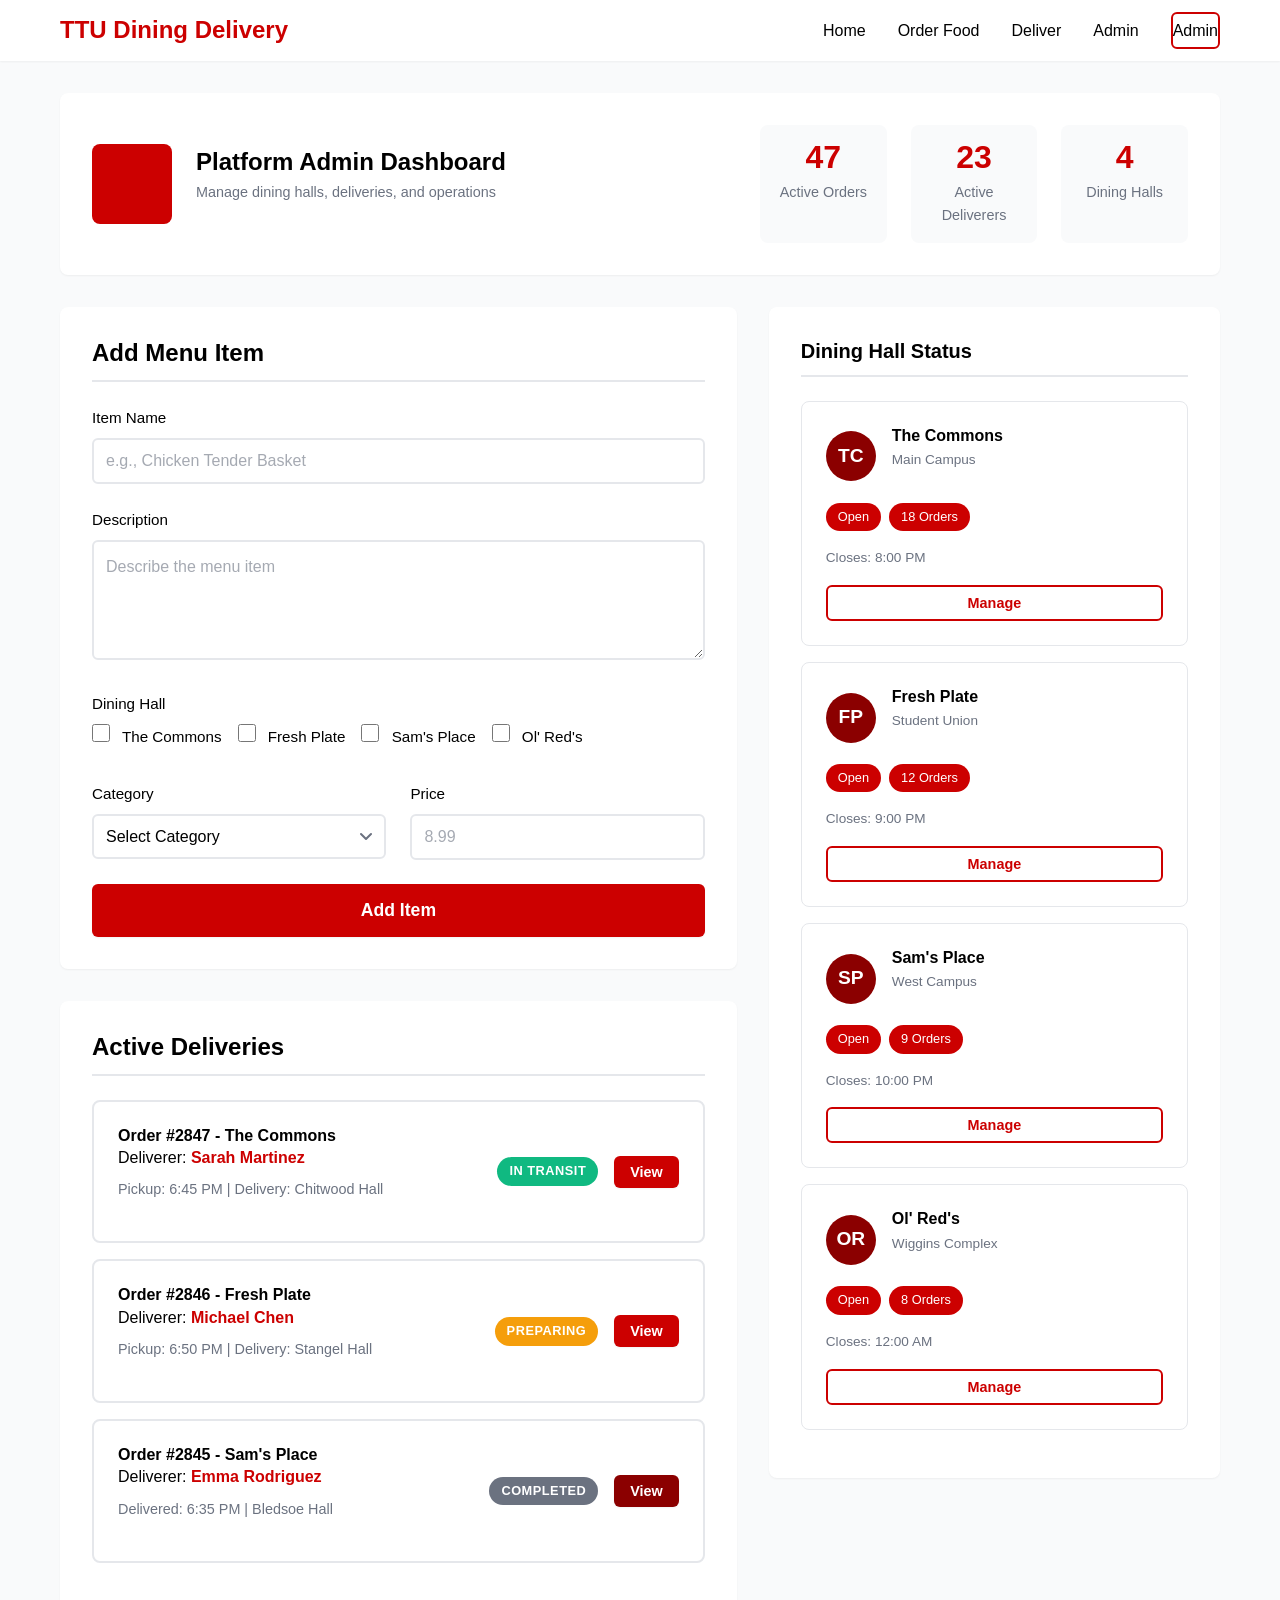
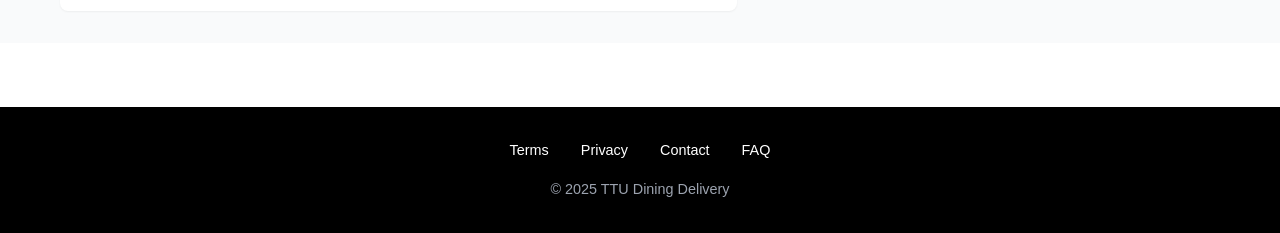
==== commit 41e3e5ce: "another one" ====
--- a/company-dashboard.html
+++ b/company-dashboard.html
@@ -4,11 +4,7 @@
     <meta charset="UTF-8">
     <meta name="viewport" content="width=device-width, initial-scale=1.0">
     <title>Admin Dashboard - TTU Dining Delivery</title>
-<<<<<<< HEAD
     <link rel="stylesheet" href="CSS/styles.css">
-=======
-    <link rel="stylesheet" href="css/styles.css">
->>>>>>> 7ce72a037266b33cb668dd33d8af0e6439e15856
 </head>
 <body>
     <nav class="navbar">
--- a/CSS/styles.css
+++ b/CSS/styles.css
@@ -1,59 +1,3 @@
-<<<<<<< HEAD
-/* ==========================================
-   CONNECT PLATFORM - COMPLETE STYLESHEET
-   ENGR 1340 - Project 2
-   
-   This stylesheet contains ALL styles for the Connect Platform website.
-   It includes styles for 4 pages:
-   1. Landing Page (index.html)
-   2. Student Dashboard (student-dashboard.html)
-   3. Company Dashboard (company-dashboard.html)
-   4. Project Listings (projects.html)
-   
-   HOW TO USE THIS FILE:
-   - Read the comments to understand what each style does
-   - Look for TODO comments to see where you need to customize
-   - Follow the HINT comments for syntax guidance
-   - Use the EXAMPLE comments to see how properties work
-   
-   CSS ORGANIZATION:
-   1. CSS Variables (Color Scheme)
-   2. Base Styles & Reset
-   3. Layout Utilities
-   4. Navigation Bar
-   5. Buttons
-   6. Landing Page Styles
-   7. Dashboard Common Styles
-   8. Student Dashboard Specific
-   9. Company Dashboard Specific
-   10. Project Listings Specific
-   11. Responsive Design (Media Queries)
-   12. Accessibility Enhancements
-   13. Print Styles
-   ========================================== */
-
-/* ==========================================
-   1. CSS VARIABLES (COLOR SCHEME)
-   ========================================== 
-   
-   WHAT ARE CSS VARIABLES?
-   CSS Variables (also called Custom Properties) let you store values
-   that you can reuse throughout your stylesheet. Instead of typing
-   the same color code multiple times, you define it once and reference it.
-   
-   WHY USE THEM?
-   - Easy to maintain (change color in one place, updates everywhere)
-   - Consistent design (same colors used throughout)
-   - Professional practice (industry standard)
-   
-   HOW TO USE:
-   Define: --variable-name: value;
-   Use: property: var(--variable-name);
-   
-   EXAMPLE:
-   Define: --primary-color: #2563eb;
-   Use: background-color: var(--primary-color);
-*/
 
 :root {
     /* PRIMARY COLORS - Main brand colors used throughout the site */
@@ -5528,32 +5472,3 @@
 .uppercase { text-transform: uppercase; }
 .capitalize { text-transform: capitalize; }
 
-/* ==========================================
-   END OF STYLESHEET
-   ========================================== 
-   
-   CONGRATULATIONS! 🎉
-   You've reached the end of the stylesheet.
-   
-   NEXT STEPS:
-   1. Customize color variables at the top
-   2. Fill in TODO sections with your own styles
-   3. Test on different screen sizes
-   4. Test keyboard navigation
-   5. Validate your HTML and CSS
-   6. Get feedback from teammates
-   
-   REMEMBER:
-   - Comment your code
-   - Keep styles organized
-   - Test thoroughly
-   - Ask for help when stuck
-   
-   RESOURCES:
-   - MDN Web Docs: https://developer.mozilla.org/
-   - CSS Tricks: https://css-tricks.com/
-   - Can I Use: https://caniuse.com/
-   
-   Good luck with your project! 🚀
-   ========================================== */
->>>>>>> 7ce72a037266b33cb668dd33d8af0e6439e15856
